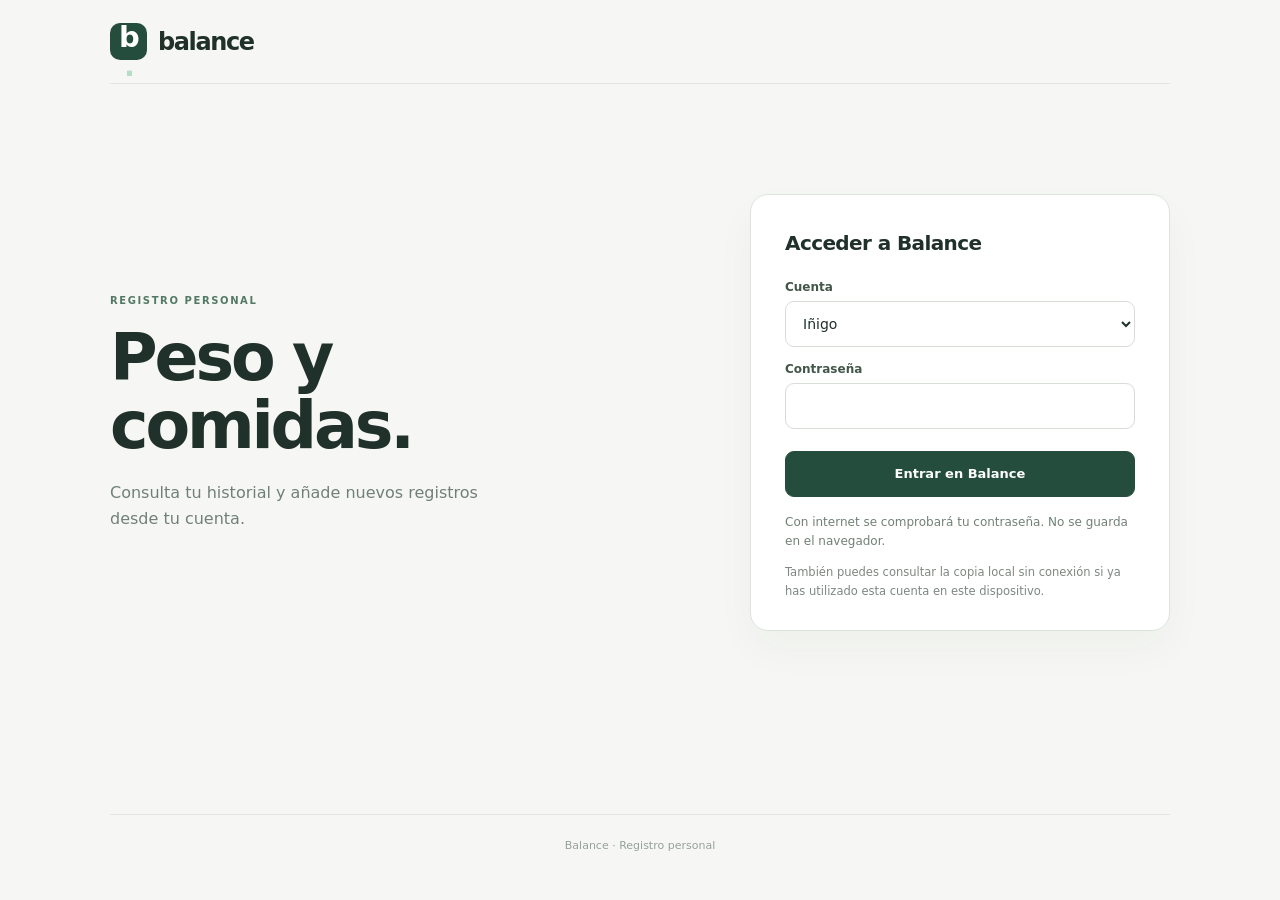
==== index.html @ cceffc03 "Añadir perfil, IMC, filtro de comidas y botones Hoy" ====
<!doctype html>
<html lang="es">
<head>
  <meta charset="utf-8">
  <meta name="viewport" content="width=device-width, initial-scale=1, viewport-fit=cover">
  <meta name="theme-color" content="#f6f7f4">
  <meta name="color-scheme" content="light">
  <meta name="apple-mobile-web-app-capable" content="yes">
  <meta name="apple-mobile-web-app-title" content="Balance">
  <meta name="description" content="Balance: registro privado de peso y comidas.">
  <link rel="icon" type="image/svg+xml" href="./icon.svg">
  <link rel="manifest" href="./manifest.webmanifest">
  <link rel="stylesheet" href="./styles.css">
  <title>Balance · Seguimiento personal</title>
</head>
<body>
  <div class="shell">
    <header class="topbar">
      <button class="brand brand-button" id="brand-home" type="button" aria-label="Ir a Peso">
        <span class="brand-mark" aria-hidden="true">b<span class="brand-dot">.</span></span>
        <span>balance</span>
      </button>
      <div class="user-actions" id="user-actions" hidden>
        <button type="button" class="user-trigger" id="user-menu-trigger"
          aria-haspopup="true" aria-expanded="false" aria-controls="user-menu-panel">
          <span class="user-avatar" id="account-avatar" aria-hidden="true">I</span>
          <span id="account-label">Cuenta</span>
          <span class="user-chevron" aria-hidden="true">⌄</span>
        </button>
        <div class="user-menu-panel" id="user-menu-panel" hidden>
          <button type="button" class="user-menu-item" id="open-settings">Ajustes</button>
          <button type="button" class="user-menu-item" id="sync-now">Sincronizar ahora</button>
          <div class="user-menu-divider" role="separator"></div>
          <button type="button" class="user-menu-item user-menu-exit" id="logout">Cerrar sesión</button>
        </div>
      </div>
    </header>


    <section class="login-screen" id="login-screen">
      <div class="login-intro">
        <span class="eyebrow">REGISTRO PERSONAL</span>
        <h1>Peso y comidas.</h1>
        <p>Consulta tu historial y añade nuevos registros desde tu cuenta.</p>
      </div>
      <form id="login-form" class="panel login-panel form-stack">
        <h2>Acceder a Balance</h2>
        <label for="login-user">Cuenta</label>
        <select id="login-user" required>
          <option value="inigo">Iñigo</option>
          <option value="clara">Clara</option>
        </select>
        <label for="login-password">Contraseña</label>
        <input id="login-password" type="password" autocomplete="current-password" minlength="14" maxlength="200" required>
        <button id="login-submit" type="submit" class="primary-button">Entrar en Balance</button>
        <div id="login-status" class="backend-status" role="status" aria-live="polite">Con internet se comprobará tu contraseña. No se guarda en el navegador.</div>
        <p class="field-hint">También puedes consultar la copia local sin conexión si ya has utilizado esta cuenta en este dispositivo.</p>
      </form>
    </section>

    <nav class="main-nav" aria-label="Secciones" hidden>
      <button type="button" class="nav-item active" data-route="peso" aria-current="page">Peso</button>
      <button type="button" class="nav-item" data-route="comidas">Comidas</button>
    </nav>

    <main id="main-content" hidden>
      <section class="view" data-view="peso">
        <div class="page-head">
          <span class="eyebrow">SEGUIMIENTO</span>
          <h1>Peso</h1>
          <p>Consulta la evolución y añade nuevos registros.</p>
        </div>
        <div class="weight-summary" aria-label="Resumen de peso">
          <div class="weight-summary-item weight-summary-primary">
            <span>Último peso</span>
            <strong id="metric-weight">—</strong>
            <small id="metric-weight-date">Aún no hay registros</small>
          </div>
          <div class="weight-summary-item">
            <span>Objetivo</span>
            <strong id="metric-goal">—</strong>
            <small id="metric-goal-info">Puedes definirlo en Ajustes</small>
          </div>
        </div>
        <div class="health-overview" aria-label="Indicadores de peso">
          <div class="health-item">
            <span>IMC</span>
            <strong id="metric-bmi">—</strong>
            <small id="metric-height">Configura la altura en Ajustes</small>
          </div>
          <div class="health-item">
            <span>Clasificación</span>
            <strong class="health-label" id="metric-bmi-status">—</strong>
            <small id="metric-bmi-note">Orientativa para adultos</small>
          </div>
          <div class="health-item">
            <span>Último cambio</span>
            <strong id="metric-change">—</strong>
            <small>Respecto al pesaje anterior</small>
          </div>
          <div class="health-item">
            <span>Media de 7 días</span>
            <strong id="metric-avg7">—</strong>
            <small>Solo días con pesajes</small>
          </div>
        </div>
        <div class="content-grid">
          <article class="panel">
            <h2 id="weight-form-title">Nuevo pesaje</h2>
            <form id="weight-form" class="form-stack">
              <div class="date-field-header">
                <label for="weight-date">Fecha</label>
                <button type="button" class="date-today" id="weight-today">Hoy</button>
              </div>
              <input id="weight-date" name="date" type="date" required>
              <label for="weight-value">Peso (kg)</label>
              <input id="weight-value" name="value" type="number" step="0.1" min="15" max="500" placeholder="Ej.: 75,2" inputmode="decimal" required>
              <button type="submit" class="primary-button" id="weight-submit">Guardar peso</button>
              <button type="button" class="text-button" id="weight-cancel" hidden>Cancelar edición</button>
            </form>
          </article>
          <article class="panel graph-panel">
            <div class="section-title"><h2>Evolución</h2><span id="weight-trend">Sin datos</span></div>
            <div id="weight-chart" class="chart-container"><p class="empty-state">Aquí aparecerá tu gráfica cuando registres pesajes.</p></div>
          </article>
        </div>
        <article class="panel record-panel">
          <div class="section-title"><h2>Historial</h2><span id="weight-count">0 registros</span></div>
          <div id="weight-list" class="record-list"></div>
        </article>
      </section>

      <section class="view" data-view="comidas" hidden>
        <div class="page-head">
          <span class="eyebrow">DIARIO</span>
          <h1>Comidas</h1>
          <p>Registra tus comidas de forma sencilla, sin contar calorías.</p>
        </div>
        <div class="content-grid">
          <article class="panel">
            <h2 id="meal-form-title">Nueva comida</h2>
            <form id="meal-form" class="form-stack">
              <div class="date-field-header">
                <label for="meal-date">Fecha</label>
                <button type="button" class="date-today" id="meal-today">Hoy</button>
              </div>
              <input id="meal-date" name="date" type="date" required>
              <label for="meal-type">Tipo de comida</label>
              <select id="meal-type" name="type" required>
                <option>Desayuno</option><option>Media mañana</option><option>Comida</option><option>Merienda</option><option>Cena</option><option>Otro</option>
              </select>
              <label for="meal-description">¿Qué has comido?</label>
              <textarea id="meal-description" name="description" rows="3" maxlength="400" placeholder="Ej.: Pasta con verduras y fruta" required></textarea>
              <label for="meal-notes">Observaciones <span class="optional">(opcional)</span></label>
              <textarea id="meal-notes" name="notes" rows="2" maxlength="600" placeholder="Algo que quieras recordar"></textarea>
              <button type="submit" class="primary-button" id="meal-submit">Guardar comida</button>
              <button type="button" class="text-button" id="meal-cancel" hidden>Cancelar edición</button>
            </form>
          </article>
          <article class="panel record-panel">
            <div class="section-title history-heading">
              <div><h2>Historial</h2><span id="meal-count">0 registros</span></div>
              <label class="meal-filter-label" for="meal-filter">
                <span class="visually-hidden">Filtrar comidas</span>
                <select id="meal-filter">
                  <option value="all">Todas</option>
                  <option value="Desayuno">Desayuno</option>
                  <option value="Media mañana">Media mañana</option>
                  <option value="Comida">Comida</option>
                  <option value="Merienda">Merienda</option>
                  <option value="Cena">Cena</option>
                  <option value="Otro">Otro</option>
                </select>
              </label>
            </div>
            <div id="meal-list" class="record-list"></div>
          </article>
        </div>
      </section>

      <section class="view" data-view="ajustes" hidden>
        <button type="button" class="back-button" id="settings-back">← Volver</button>
        <div class="page-head">
          <span class="eyebrow">CUENTA Y DATOS</span>
          <h1>Ajustes</h1>
          <p>Objetivo, sincronización y exportación de registros.</p>
        </div>
        <article class="panel settings-panel">
          <h2>Datos personales</h2>
          <form id="profile-form" class="form-stack">
            <label for="profile-height">Altura (cm)</label>
            <input id="profile-height" type="number" min="90" max="250" step="0.1" inputmode="decimal" placeholder="Ej.: 170">
            <label for="profile-birth-date">Fecha de nacimiento</label>
            <input id="profile-birth-date" type="date" min="1900-01-01">
            <p class="profile-age" id="profile-age">Edad: sin configurar</p>
            <button id="profile-submit" type="submit" class="primary-button">Guardar datos personales</button>
            <p id="profile-support-status" class="field-hint">Los datos se sincronizan con tu cuenta.</p>
          </form>
        </article>
        <article class="panel settings-panel">
          <h2>Objetivo de peso</h2>
          <form id="goal-form" class="form-stack">
            <label for="goal-value">Peso objetivo (kg)</label>
            <input id="goal-value" name="goal" type="number" step="0.1" min="15" max="500" placeholder="Ej.: 70,0" inputmode="decimal">
            <p class="field-hint">Deja el campo vacío para quitar el objetivo.</p>
            <button type="submit" class="primary-button">Guardar objetivo</button>
          </form>
        </article>
        <article class="panel settings-panel">
          <h2>Sincronización</h2>
          <div id="sync-status" class="backend-status" role="status" aria-live="polite">Se comprobará al iniciar sesión.</div>
          <p class="field-hint">Los cambios se guardan primero en el dispositivo. Los pendientes se envían al volver a iniciar sesión con conexión.</p>
        </article>
        <article class="panel settings-panel">
          <h2>Almacenamiento</h2>
          <p class="muted">Puedes guardar una copia de tus registros. El archivo exportado no está cifrado.</p>
          <button id="export-data" class="secondary-button" type="button">Exportar mis registros (JSON)</button>
          <p class="field-hint">Contiene los registros de esta cuenta. Guárdalo en un lugar privado.</p>
        </article>
      </section>
    </main>
    <footer>Balance · Registro personal</footer>
  </div>
  <div id="toast" class="toast" role="status" aria-live="polite" hidden></div>
  <script type="module" src="./private-app.js"></script>
</body>
</html>
---- styles.css ----
:root{font-family:Inter,ui-sans-serif,system-ui,-apple-system,BlinkMacSystemFont,"Segoe UI",sans-serif;color:#232e2a;background:#faf9f6;font-synthesis:none}
*{box-sizing:border-box}
body{margin:0;min-height:100vh}
button,input,textarea,select{font:inherit}
button{cursor:pointer}
button:focus-visible,a:focus-visible,input:focus-visible,textarea:focus-visible,select:focus-visible{outline:3px solid #7fafa3;outline-offset:3px}
.shell{max-width:1120px;margin:0 auto;padding:0 30px}
.topbar{height:92px;display:flex;align-items:center;justify-content:space-between;border-bottom:1px solid #e9e9e3}
.brand{display:flex;align-items:center;gap:11px;color:inherit;text-decoration:none;font-size:25px;font-weight:770;letter-spacing:-1.5px}
.brand-mark{display:grid;place-items:center;background:#385e54;color:#fff;width:38px;height:38px;border-radius:12px;font-size:29px;line-height:1;letter-spacing:-2px;padding-bottom:4px}
.brand-dot{color:#b7ddc7}
.environment{display:flex;align-items:center;gap:8px;font-size:12px;font-weight:650;color:#816836;background:#f5ead4;border-radius:30px;padding:9px 13px}
.environment-dot{height:7px;width:7px;background:#ba9054;border-radius:50%}
.privacy-note{display:flex;gap:12px;background:#fff7e6;border:1px solid #ecdcb9;border-radius:14px;padding:13px 16px;font-size:13px;line-height:1.6;color:#6a5538;margin:22px 0 24px}
.privacy-note>span{font-size:19px;line-height:1.2}
.main-nav{display:flex;gap:9px;margin-bottom:45px;border-bottom:1px solid #e4e7e0}
.nav-item{border:0;background:none;color:#6f7772;padding:13px 20px 15px;margin-bottom:-1px;font-weight:600;font-size:14px;border-bottom:2px solid transparent}
.nav-item.active{color:#315e51;border-bottom-color:#315e51}
.nav-item:hover{color:#315e51}
.view[hidden],[hidden]{display:none!important}
.page-head{margin-bottom:32px;max-width:770px}
.eyebrow{display:block;letter-spacing:2px;font-size:11px;font-weight:750;color:#598171;margin-bottom:15px}
h1{font-size:clamp(32px,4vw,49px);font-weight:690;letter-spacing:-2.2px;line-height:1.12;margin:0 0 13px}
.page-head p{color:#78817b;font-size:16px;line-height:1.65;margin:0}
.stats-grid{display:grid;grid-template-columns:repeat(3,minmax(0,1fr));gap:16px;margin-bottom:19px}
.stat-card,.feature-card,.panel{background:#fff;border:1px solid #ebece7;border-radius:18px;box-shadow:0 3px 18px rgba(23,42,31,.025)}
.stat-card{padding:25px;min-height:160px;display:flex;flex-direction:column}
.stat-label,.stat-helper{color:#818984;font-size:12px}
.stat-label{font-weight:620}
.stat-value{font-size:34px;letter-spacing:-1.3px;font-weight:680;margin:14px 0 5px}
.stat-helper{margin-top:auto}
.feature-grid{display:grid;grid-template-columns:repeat(2,minmax(0,1fr));gap:17px}
.feature-card{padding:29px;display:flex;align-items:flex-start;flex-direction:column;min-height:272px}
.feature-icon{width:47px;height:47px;border-radius:14px;display:grid;place-items:center;font-size:23px;margin-bottom:17px}
.weight-icon{background:#e6f0e9;color:#2f6855}
.meal-icon{background:#f9e9d9;color:#aa6b3b}
h2{font-size:19px;letter-spacing:-.35px;font-weight:680;margin:0 0 12px}
.feature-card p,.panel p{line-height:1.65;color:#7e8781;font-size:14px;margin:0 0 22px}
.action-button{padding:0;border:0;background:transparent;color:#376c59;font-weight:730;font-size:14px;display:flex;align-items:center;gap:10px;margin-top:auto}
.action-button span{font-size:19px}
.storage-hint{font-size:12px;color:#9da59f;margin-top:25px}
.content-grid{display:grid;grid-template-columns:minmax(265px,370px) minmax(0,1fr);gap:18px;align-items:start}
.panel{padding:27px;margin-bottom:18px}
.form-stack{display:flex;flex-direction:column;gap:9px}
.form-stack label{font-size:13px;font-weight:650;margin-top:11px;color:#4a5c54}
input,textarea,select{width:100%;border:1px solid #dfe3dd;border-radius:11px;background:#fff;padding:12px 13px;color:#263e35;min-height:44px}
textarea{resize:vertical}
input:focus,textarea:focus,select:focus{border-color:#578b79}
.primary-button,.secondary-button{display:inline-flex;justify-content:center;align-items:center;background:#335d50;border:1px solid #335d50;color:#fff;border-radius:11px;padding:13px 20px;font-size:14px;font-weight:700;min-height:45px}
.primary-button{margin-top:13px}
.primary-button:hover{background:#264b3f}
.secondary-button{background:#fff;color:#315e51}
.secondary-button:hover{background:#edf5ef}
.text-button{color:#647c6f;background:none;border:0;font-size:13px;font-weight:650;padding:8px}
.optional,.field-hint{font-size:12px;color:#919b94;font-weight:400}
.field-hint{margin:-3px 0 3px!important}
.graph-panel{min-height:325px}
.section-title{display:flex;justify-content:space-between;gap:12px;align-items:center;margin-bottom:12px}
.section-title h2{margin:0}
.section-title span{font-size:12px;color:#839189;white-space:nowrap}
.chart-container{min-height:220px;display:grid;place-items:center}
.chart-container svg{display:block;width:100%;height:auto}
.empty-state{color:#929c95;font-size:13px;line-height:1.6;text-align:center;max-width:270px;margin:auto}
.record-list{display:flex;flex-direction:column}
.record{display:flex;gap:12px;justify-content:space-between;align-items:start;padding:16px 0;border-top:1px solid #eef0ec}
.record:first-child{border-top:0}
.record strong{display:block;font-size:15px;font-weight:650;line-height:1.45;overflow-wrap:anywhere}
.record time,.record .secondary-line{display:block;color:#919b95;font-size:12px;margin-top:5px}
.record .notes{display:block;white-space:pre-wrap;color:#66766b;font-size:13px;margin-top:8px;overflow-wrap:anywhere}
.record-actions{display:flex;gap:4px;flex-shrink:0}
.record-actions button{border:0;background:transparent;color:#61766a;border-radius:8px;font-size:12px;padding:7px 8px}
.record-actions button:hover{background:#f0f5f1}
.settings-panel{max-width:500px}
footer{color:#a5aea7;border-top:1px solid #eceee8;padding:29px 0;margin-top:55px;text-align:center;font-size:12px}
.toast{position:fixed;bottom:25px;right:25px;background:#294a3f;color:white;border-radius:12px;padding:13px 18px;box-shadow:0 10px 28px rgba(0,0,0,.13);z-index:30;font-size:14px}
@media(max-width:710px){.shell{padding:0 17px}.topbar{height:74px}.brand{font-size:23px}.privacy-note{margin:16px 0 19px}.main-nav{gap:0;margin-bottom:34px;justify-content:space-between}.nav-item{padding:13px 9px;font-size:13px}.page-head{margin-bottom:24px}.page-head p{font-size:14px}h1{letter-spacing:-1.3px}.stats-grid{grid-template-columns:repeat(2,minmax(0,1fr));gap:10px}.stat-card{padding:17px;min-height:145px}.stat-card:last-child{grid-column:span 2;min-height:100px}.stat-value{font-size:28px}.feature-grid,.content-grid{grid-template-columns:1fr;gap:12px}.feature-card{min-height:210px;padding:23px}.panel{padding:20px}.record-actions{flex-direction:column}.toast{left:18px;right:18px;bottom:20px;text-align:center}}
/* Comprobación del backend (solo diagnóstico, sin datos personales). */
.backend-status{border:1px solid #e0e6df;background:#f6f8f5;padding:14px 15px;border-radius:11px;color:#61746b;font-size:13px;line-height:1.55;margin:15px 0;overflow-wrap:anywhere}
.backend-status[data-state="working"]{background:#f4f2e9;color:#7b663c;border-color:#e8dec5}
.backend-status[data-state="success"]{background:#edf7ef;color:#296346;border-color:#d4e6d8}
.backend-status[data-state="error"]{background:#fff3f0;color:#9a4c3e;border-color:#f3d6cf}
button:disabled{cursor:wait;opacity:.62}

/* Vista privada: acceso antes de mostrar cualquier registro. */
.user-actions{display:flex;align-items:center;gap:7px}
.user-actions .text-button{white-space:nowrap}
.login-screen{display:grid;grid-template-columns:minmax(0,1fr) minmax(285px,420px);gap:35px;align-items:center;padding:42px 0 55px;min-height:475px}
.login-intro{max-width:520px}
.login-intro p{color:#78817b;line-height:1.7;font-size:16px}
.login-panel{margin:0;padding:30px}
.login-panel .backend-status{margin:12px 0 0}
.login-panel .field-hint{margin:9px 0 0!important;line-height:1.6}
@media(max-width:710px){
  .login-screen{grid-template-columns:1fr;gap:18px;padding:16px 0 30px;min-height:0}
  .login-intro p{font-size:14px}
  .login-panel{padding:23px}
  .user-actions{gap:2px}
  .user-actions .text-button{font-size:12px;padding:5px}
  .user-actions .environment{font-size:11px;padding:8px}
}

/* Navegación compacta: Peso y Comidas, ajustes en el menú personal. */
.brand-button{border:0;background:none;padding:0;font-family:inherit;cursor:pointer}
.user-actions{position:relative}
.user-trigger{display:inline-flex;align-items:center;gap:10px;border:1px solid #e1e8e1;background:#fff;color:#345a4c;border-radius:40px;padding:6px 11px 6px 6px;min-height:44px;font-size:13px;font-weight:700;box-shadow:0 2px 9px rgba(27,54,42,.035)}
.user-trigger:hover,.user-trigger[aria-expanded="true"]{background:#f3f8f4;border-color:#bdd6c6}
.user-avatar{width:31px;height:31px;flex:none;display:grid;place-items:center;background:#385e54;border-radius:50%;color:#fff;font-weight:750}
.user-chevron{font-size:20px;font-weight:400;line-height:1;margin-left:3px;transform:translateY(-2px)}
.user-menu-panel{position:absolute;top:calc(100% + 10px);right:0;z-index:50;width:230px;max-width:calc(100vw - 35px);padding:7px;background:#fff;border:1px solid #e1e8e1;border-radius:15px;box-shadow:0 15px 35px rgba(29,49,38,.12)}
.user-menu-item{display:block;width:100%;padding:13px 12px;border:0;border-radius:9px;background:transparent;color:#2e463b;text-align:left;font-size:14px;font-weight:590;min-height:44px}
.user-menu-item:hover,.user-menu-item:focus-visible{background:#eef5ef}
.user-menu-divider{height:1px;background:#edf0eb;margin:6px 4px}
.user-menu-exit{color:#9a4c3e}
.main-nav{gap:6px;margin-bottom:32px}
.nav-item{min-width:100px;text-align:center}
.weight-summary{display:grid;grid-template-columns:repeat(2,minmax(0,1fr));gap:12px;margin-bottom:18px}
.weight-summary-item{display:flex;flex-direction:column;gap:5px;background:#fff;border:1px solid #ebece7;border-radius:15px;padding:17px 21px;min-width:0}
.weight-summary-item>span{font-size:12px;color:#788a7f;font-weight:630}
.weight-summary-item>strong{font-size:27px;letter-spacing:-.8px;font-weight:700;color:#2f5647;line-height:1.25;margin-top:2px}
.weight-summary-item>small{color:#85938a;font-size:12px;line-height:1.5}
.back-button{border:0;background:transparent;color:#456e5a;font-size:13px;font-weight:650;padding:7px 0;margin:0 0 15px;min-height:40px}
.back-button:hover{color:#234d3a}
@media(max-width:710px){
  .user-trigger{gap:7px;padding:5px 9px 5px 5px}
  .user-avatar{width:30px;height:30px}
  .main-nav{justify-content:flex-start;margin-bottom:23px}
  .nav-item{flex:1;max-width:200px;padding:12px 17px;font-size:14px}
  .weight-summary{gap:9px}
  .weight-summary-item{padding:14px;min-height:112px}
  .weight-summary-item>strong{font-size:24px}
}


/* Balance · Identidad visual: versión 2.
   Contraste contenido, tipografía del sistema y superficies planas. */
:root{
  --balance-bg:#f6f7f4;
  --balance-paper:#ffffff;
  --balance-text:#20302a;
  --balance-secondary:#506157;
  --balance-muted:#718076;
  --balance-line:#e1e7df;
  --balance-deep:#244d3e;
  --balance-focus:#609b79;
  font-family:-apple-system,BlinkMacSystemFont,"Segoe UI",Inter,system-ui,sans-serif;
  color:var(--balance-text);
  background:var(--balance-bg);
  -webkit-font-smoothing:antialiased;
  text-rendering:optimizeLegibility;
}
body{background:var(--balance-bg);padding-top:env(safe-area-inset-top,0px)}
.shell{max-width:1136px;padding:0 38px}
.topbar{height:84px;border-bottom-color:var(--balance-line)}
.brand,.brand-button{color:var(--balance-text);font-size:24px;letter-spacing:-1.4px}
.brand-mark{width:37px;height:37px;border-radius:10px;background:var(--balance-deep)}
.main-nav{gap:27px;margin-bottom:39px;border-bottom-color:var(--balance-line)}
.nav-item{
  padding:18px 3px 16px;min-width:70px;font-size:14px;font-weight:590;
  color:var(--balance-muted);border-bottom-width:2px;transition:color .15s,border-color .15s
}
.nav-item:hover{color:var(--balance-deep)}
.nav-item.active{color:var(--balance-deep);border-bottom-color:var(--balance-deep);font-weight:720}
.page-head{max-width:700px;margin-bottom:27px}
.eyebrow{letter-spacing:1.6px;font-size:10px;font-weight:790;color:#537965;margin-bottom:12px}
h1{font-weight:720;font-size:clamp(38px,4.6vw,51px);letter-spacing:-2.35px;line-height:1.08;margin-bottom:11px}
.page-head p{font-size:14px;line-height:1.65;color:var(--balance-muted)}
h2{font-size:17px;font-weight:720;line-height:1.4;letter-spacing:-.36px;margin-bottom:20px}
.weight-summary{gap:15px;margin-bottom:18px}
.weight-summary-item{
  min-height:142px;border-radius:15px;padding:23px 25px 21px;
  border-color:var(--balance-line);background:#fff;gap:0
}
.weight-summary-item>span{color:var(--balance-muted);font-size:12px;font-weight:630}
.weight-summary-item>strong{
  color:var(--balance-text);font-size:34px;font-weight:730;
  letter-spacing:-1.5px;line-height:1.1;margin-top:15px
}
.weight-summary-item>small{font-size:12px;line-height:1.5;margin-top:9px;color:var(--balance-muted)}
.weight-summary-primary{background:var(--balance-deep);border-color:var(--balance-deep)}
.weight-summary-primary>span{color:#c8dacd}
.weight-summary-primary>strong{color:white}
.weight-summary-primary>small{color:#d3e0d6}
.content-grid{grid-template-columns:minmax(280px,363px) minmax(0,1fr);gap:18px}
.panel{
  padding:27px 28px;margin-bottom:18px;background:#fff;
  border:1px solid var(--balance-line);border-radius:15px;
  box-shadow:none
}
.form-stack{gap:0}
.form-stack label{
  font-size:12px;font-weight:690;color:#42564a;
  margin-top:15px;margin-bottom:7px
}
.form-stack label:first-of-type{margin-top:0}
input,textarea,select{
  min-height:46px;padding:12px 13px;border:1px solid #d6ded5;
  border-radius:9px;font-size:14px;line-height:1.4;
  background:#fff;color:var(--balance-text);box-shadow:none;
  transition:border-color .15s,box-shadow .15s
}
input:hover,textarea:hover,select:hover{border-color:#b2c5b7}
input:focus,textarea:focus,select:focus{
  border-color:var(--balance-focus);
  box-shadow:0 0 0 3px rgba(96,155,121,.13)
}
input::placeholder,textarea::placeholder{color:#9ca9a0}
textarea{line-height:1.55}
.primary-button,.secondary-button{
  min-height:46px;padding:12px 18px;border-radius:9px;
  font-size:13px;font-weight:730;
  background:var(--balance-deep);border-color:var(--balance-deep);
  transition:background .15s,border-color .15s,transform .15s
}
.primary-button{width:100%;margin-top:21px}
.primary-button:hover{background:#173d2e;border-color:#173d2e}
.primary-button:active,.secondary-button:active{transform:translateY(1px)}
.secondary-button{background:#fff;color:var(--balance-deep);width:auto}
.secondary-button:hover{background:#eef4ee}
.text-button,.back-button{font-size:13px;font-weight:670;color:var(--balance-deep)}
.text-button:hover,.back-button:hover{text-decoration:underline;text-underline-offset:3px}
.form-stack .text-button{margin-top:7px}
.optional,.field-hint{font-size:12px;color:var(--balance-muted);line-height:1.55}
.field-hint{margin:10px 0 3px!important}
.graph-panel{min-height:355px}
.section-title{align-items:baseline;margin-bottom:20px}
.section-title span{font-size:12px;color:var(--balance-muted)}
.chart-container{min-height:254px}
.empty-state{max-width:320px;color:#819086;font-size:13px}
.record{min-height:64px;padding:17px 0;border-color:#ebefeb;align-items:center}
.record:first-child{border-top:none}
.record strong{font-size:14px;font-weight:690;color:var(--balance-text)}
.record time,.record .secondary-line{color:var(--balance-muted)}
.record .notes{color:var(--balance-secondary);line-height:1.55}
.record-actions button{padding:8px 10px;font-size:12px;color:var(--balance-secondary)}
.record-actions button:hover{background:#eef4ef;color:var(--balance-deep)}
.record-actions button:last-child:hover{background:#fbefed;color:#974a3d}
.settings-panel{max-width:660px}
.settings-panel .form-stack{max-width:375px}
.settings-panel .secondary-button{margin-top:1px}
.back-button{margin-bottom:18px}
.backend-status{
  margin:12px 0 18px;background:#f6f8f5;color:var(--balance-secondary);
  border:1px solid var(--balance-line);border-radius:9px;
  font-size:12px;line-height:1.65;padding:12px 14px
}
.backend-status[data-state="working"]{background:#faf8ef;border-color:#ebe2cf;color:#786b46}
.backend-status[data-state="success"]{background:#edf6ed;border-color:#cce1d1;color:#296744}
.backend-status[data-state="error"]{background:#fbf0ed;border-color:#ecd3cb;color:#954a3e}
.user-trigger{
  background:#fff;border-color:#d9e3da;color:var(--balance-text);box-shadow:none;
  min-height:43px;padding:5px 12px 5px 5px
}
.user-trigger:hover,.user-trigger[aria-expanded="true"]{background:#eff5ee;border-color:#bbd0bf}
.user-avatar{background:#e5eee5;color:var(--balance-deep)}
.user-menu-panel{
  border-radius:13px;border-color:var(--balance-line);
  box-shadow:0 17px 35px rgba(24,44,31,.12),0 3px 8px rgba(24,44,31,.04)
}
.user-menu-item{font-size:14px;font-weight:550}
.user-menu-item:hover,.user-menu-item:focus-visible{background:#eff4ef}
.user-menu-exit{color:#984e40}
.login-screen{
  gap:clamp(35px,6vw,95px);min-height:min(685px,calc(100svh - 145px));
  padding:65px 0 75px
}
.login-intro{max-width:530px}
.login-intro .eyebrow{margin-bottom:18px}
.login-intro h1{
  font-weight:690;font-size:clamp(45px,5.1vw,65px);letter-spacing:-3.15px;
  line-height:1.055;margin-bottom:19px;max-width:500px
}
.login-intro p{font-size:16px;line-height:1.65;color:var(--balance-muted);max-width:410px}
.login-panel{
  max-width:none;padding:34px 34px 30px;border-color:#dbe5dc;
  border-radius:18px;box-shadow:0 18px 42px rgba(26,47,33,.035)
}
.login-panel h2{font-size:20px;letter-spacing:-.6px;margin-bottom:23px}
.login-panel .primary-button{margin-top:22px}
.login-panel .backend-status{
  border:0;padding:0;margin:16px 0 0;background:none;
  color:var(--balance-muted);font-size:12px;line-height:1.6
}
.login-panel .backend-status[data-state="working"]{color:#806d3f}
.login-panel .backend-status[data-state="error"]{color:#994637}
.login-panel .field-hint{margin:12px 0 0!important;font-size:11.5px;line-height:1.6}
footer{color:#95a097;border-top-color:var(--balance-line);margin-top:45px;padding:24px 0;font-size:11px}
.toast{
  background:#183e30;border-radius:9px;font-size:13px;line-height:1.5;
  bottom:max(22px,env(safe-area-inset-bottom,0px))
}
button:focus-visible,a:focus-visible,input:focus-visible,textarea:focus-visible,select:focus-visible{
  outline:3px solid var(--balance-focus);outline-offset:3px
}
@media(max-width:880px){
  .shell{padding:0 26px}
  .content-grid{grid-template-columns:minmax(250px,320px) minmax(0,1fr);gap:14px}
}
@media(max-width:710px){
  .shell{padding:0 19px}
  .topbar{height:74px}
  .main-nav{justify-content:flex-start;gap:24px;margin-bottom:28px}
  .nav-item{flex:0 0 auto;min-width:75px;padding:16px 3px 15px;font-size:14px}
  h1{font-size:39px;letter-spacing:-1.9px}
  .page-head{margin-bottom:23px}
  .page-head p{font-size:14px}
  .weight-summary{gap:10px;margin-bottom:14px}
  .weight-summary-item{min-height:124px;padding:17px 15px}
  .weight-summary-item>strong{font-size:27px;margin-top:12px;letter-spacing:-1px}
  .weight-summary-item>small{font-size:11px}
  .content-grid{grid-template-columns:1fr;gap:0}
  .panel{padding:21px 20px;margin-bottom:14px;border-radius:14px}
  .graph-panel{min-height:310px}
  .chart-container{min-height:225px}
  .record-actions{flex-direction:row}
  .record-actions button{padding:8px 7px}
  .login-screen{grid-template-columns:1fr;min-height:0;gap:25px;padding:49px 0 60px}
  .login-intro h1{font-size:43px;letter-spacing:-2.1px;line-height:1.07;margin-bottom:12px}
  .login-intro p{font-size:14px}
  .login-panel{padding:26px 22px;border-radius:15px}
  footer{margin-top:30px}
  .toast{left:16px;right:16px;bottom:max(18px,env(safe-area-inset-bottom,0px))}
}
@media(max-width:370px){
  .shell{padding:0 15px}
  .weight-summary-item{padding:16px 12px}
  .weight-summary-item>strong{font-size:25px}
  .record-actions{flex-direction:column}
}
@media(prefers-reduced-motion:reduce){
  html{scroll-behavior:auto}
  *,*:before,*:after{transition-duration:.01ms!important;animation-duration:.01ms!important}
}
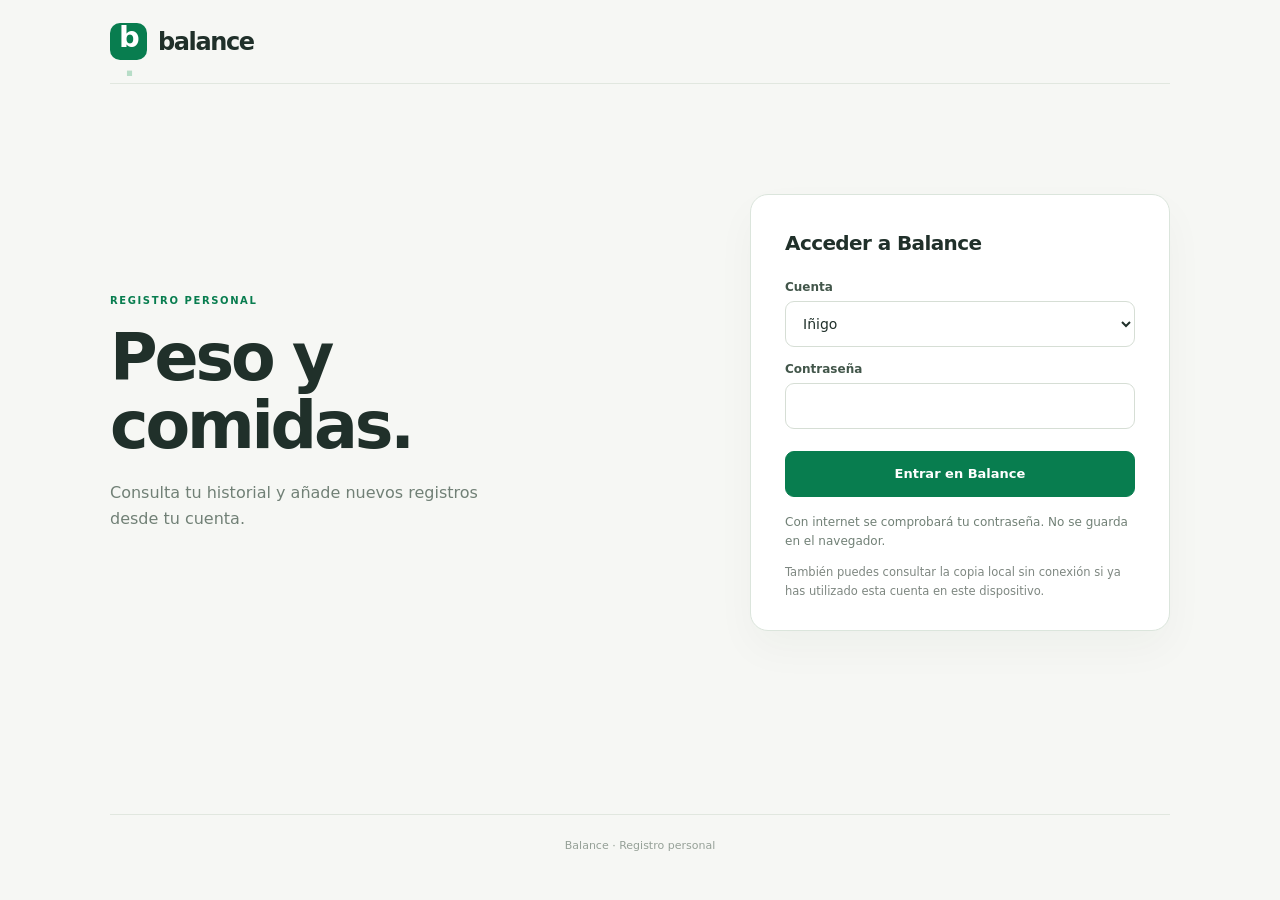
==== commit c5ffe82d: "Organizar Ajustes en índice y cinco apartados independientes" ====
--- a/index.html
+++ b/index.html
@@ -104,7 +104,7 @@
             <small>Solo días con pesajes</small>
           </div>
         </div>
-        <div class="content-grid">
+        <div class="content-grid weight-content-grid">
           <article class="panel">
             <h2 id="weight-form-title">Nuevo pesaje</h2>
             <form id="weight-form" class="form-stack">
@@ -120,8 +120,20 @@
             </form>
           </article>
           <article class="panel graph-panel">
-            <div class="section-title"><h2>Evolución</h2><span id="weight-trend">Sin datos</span></div>
+            <div class="section-title chart-header">
+              <div><h2>Evolución</h2><span id="weight-trend">Sin datos</span></div>
+              <label class="chart-period-label" for="chart-period">
+                <span class="visually-hidden">Periodo de la gráfica</span>
+                <select id="chart-period">
+                  <option value="30">30 días</option>
+                  <option value="90" selected>90 días</option>
+                  <option value="365">1 año</option>
+                  <option value="all">Todo</option>
+                </select>
+              </label>
+            </div>
             <div id="weight-chart" class="chart-container"><p class="empty-state">Aquí aparecerá tu gráfica cuando registres pesajes.</p></div>
+            <div id="chart-point-detail" class="chart-point-detail" role="status" aria-live="polite"></div>
           </article>
         </div>
         <article class="panel record-panel">
@@ -136,7 +148,7 @@
           <h1>Comidas</h1>
           <p>Registra tus comidas de forma sencilla, sin contar calorías.</p>
         </div>
-        <div class="content-grid">
+        <div class="content-grid meal-content-grid">
           <article class="panel">
             <h2 id="meal-form-title">Nueva comida</h2>
             <form id="meal-form" class="form-stack">
@@ -179,14 +191,65 @@
       </section>
 
       <section class="view" data-view="ajustes" hidden>
-        <button type="button" class="back-button" id="settings-back">← Volver</button>
-        <div class="page-head">
-          <span class="eyebrow">CUENTA Y DATOS</span>
-          <h1>Ajustes</h1>
-          <p>Objetivo, sincronización y exportación de registros.</p>
-        </div>
-        <article class="panel settings-panel">
-          <h2>Datos personales</h2>
+  <div id="settings-home">
+    <button type="button" class="back-button" id="settings-back">← Volver</button>
+    <div class="page-head">
+      <span class="eyebrow">TU CUENTA</span>
+      <h1>Ajustes</h1>
+      <p>Personaliza Balance y gestiona la información de tu cuenta.</p>
+    </div>
+    <div class="settings-directory">
+      <section class="settings-category" aria-labelledby="settings-personal-title">
+        <h2 id="settings-personal-title" class="settings-category-title">Personalización y seguimiento</h2>
+        <div class="settings-links">
+          <button type="button" class="settings-link" data-settings-target="apariencia" aria-label="Apariencia">
+  <span class="settings-link-icon" aria-hidden="true"><svg viewBox="0 0 24 24" fill="none" stroke="currentColor" stroke-width="1.8" stroke-linecap="round" stroke-linejoin="round"><circle cx="11.5" cy="12" r="8.3"/><path d="M16 16.5c-1.1-1-2.1-.5-2.5.4-.4.9-1.3 1.4-2.3.8"/><circle cx="8" cy="9" r=".7"/><circle cx="12" cy="7.4" r=".7"/><circle cx="16" cy="10" r=".7"/></svg></span>
+  <span class="settings-link-copy"><strong>Apariencia</strong><small>Colores de la aplicación</small></span>
+  <span class="settings-link-arrow" aria-hidden="true">›</span>
+</button>
+          <button type="button" class="settings-link" data-settings-target="personales" aria-label="Datos personales">
+  <span class="settings-link-icon" aria-hidden="true"><svg viewBox="0 0 24 24" fill="none" stroke="currentColor" stroke-width="1.8" stroke-linecap="round" stroke-linejoin="round"><circle cx="12" cy="8" r="3.4"/><path d="M5.2 20a6.8 6.8 0 0 1 13.6 0"/></svg></span>
+  <span class="settings-link-copy"><strong>Datos personales</strong><small>Altura y fecha de nacimiento</small></span>
+  <span class="settings-link-arrow" aria-hidden="true">›</span>
+</button>
+          <button type="button" class="settings-link" data-settings-target="objetivo" aria-label="Objetivo de peso">
+  <span class="settings-link-icon" aria-hidden="true"><svg viewBox="0 0 24 24" fill="none" stroke="currentColor" stroke-width="1.8" stroke-linecap="round" stroke-linejoin="round"><circle cx="12" cy="12" r="8.5"/><circle cx="12" cy="12" r="4.5"/><circle cx="12" cy="12" r="1"/></svg></span>
+  <span class="settings-link-copy"><strong>Objetivo de peso</strong><small>Consulta o cambia tu objetivo</small></span>
+  <span class="settings-link-arrow" aria-hidden="true">›</span>
+</button>
+        </div>
+      </section>
+      <section class="settings-category" aria-labelledby="settings-data-title">
+        <h2 id="settings-data-title" class="settings-category-title">Datos y privacidad</h2>
+        <div class="settings-links">
+          <button type="button" class="settings-link" data-settings-target="sincronizacion" aria-label="Sincronización">
+  <span class="settings-link-icon" aria-hidden="true"><svg viewBox="0 0 24 24" fill="none" stroke="currentColor" stroke-width="1.8" stroke-linecap="round" stroke-linejoin="round"><path d="M20 7v4h-4"/><path d="M4 17v-4h4"/><path d="M5.8 9a7.5 7.5 0 0 1 12.6-2L20 11"/><path d="M4 13l1.6 4a7.5 7.5 0 0 0 12.6-2"/></svg></span>
+  <span class="settings-link-copy"><strong>Sincronización</strong><small>Estado de conexión y guardado</small></span>
+  <span class="settings-link-arrow" aria-hidden="true">›</span>
+</button>
+          <button type="button" class="settings-link" data-settings-target="exportacion" aria-label="Exportar datos">
+  <span class="settings-link-icon" aria-hidden="true"><svg viewBox="0 0 24 24" fill="none" stroke="currentColor" stroke-width="1.8" stroke-linecap="round" stroke-linejoin="round"><path d="M12 3v12m0 0 4-4m-4 4-4-4"/><path d="M4 16v3a2 2 0 0 0 2 2h12a2 2 0 0 0 2-2v-3"/></svg></span>
+  <span class="settings-link-copy"><strong>Exportar datos</strong><small>Descarga una copia de tus registros</small></span>
+  <span class="settings-link-arrow" aria-hidden="true">›</span>
+</button>
+        </div>
+      </section>
+    </div>
+  </div>
+  <div id="settings-detail" hidden>
+    <button type="button" class="back-button" id="settings-section-back">← Ajustes</button>
+    <div class="page-head">
+      <span class="eyebrow" id="settings-detail-kicker">TU CUENTA</span>
+      <h1 id="settings-detail-title" tabindex="-1">Ajustes</h1>
+      <p id="settings-detail-description"></p>
+    </div>
+    <article data-settings-panel="apariencia" hidden class="panel settings-panel appearance-settings">
+          <p class="appearance-description">Elige el color de Balance. Puedes cambiarlo cuando quieras.</p>
+          <div id="theme-options" class="theme-options" role="group" aria-label="Color de la aplicación"></div>
+          <p id="theme-choice-status" class="theme-choice-status" role="status" aria-live="polite">Verde seleccionado</p>
+          <p class="field-hint">Se guarda para esta cuenta en este dispositivo. No modifica tus registros.</p>
+        </article>
+    <article data-settings-panel="personales" hidden class="panel settings-panel">
           <form id="profile-form" class="form-stack">
             <label for="profile-height">Altura (cm)</label>
             <input id="profile-height" type="number" min="90" max="250" step="0.1" inputmode="decimal" placeholder="Ej.: 170">
@@ -197,8 +260,7 @@
             <p id="profile-support-status" class="field-hint">Los datos se sincronizan con tu cuenta.</p>
           </form>
         </article>
-        <article class="panel settings-panel">
-          <h2>Objetivo de peso</h2>
+    <article data-settings-panel="objetivo" hidden class="panel settings-panel">
           <form id="goal-form" class="form-stack">
             <label for="goal-value">Peso objetivo (kg)</label>
             <input id="goal-value" name="goal" type="number" step="0.1" min="15" max="500" placeholder="Ej.: 70,0" inputmode="decimal">
@@ -206,20 +268,54 @@
             <button type="submit" class="primary-button">Guardar objetivo</button>
           </form>
         </article>
-        <article class="panel settings-panel">
-          <h2>Sincronización</h2>
+    <article data-settings-panel="sincronizacion" hidden class="panel settings-panel">
+          <p id="sync-last-confirmed" class="last-confirmed">Aún no se ha confirmado una sincronización en este dispositivo.</p>
           <div id="sync-status" class="backend-status" role="status" aria-live="polite">Se comprobará al iniciar sesión.</div>
           <p class="field-hint">Los cambios se guardan primero en el dispositivo. Los pendientes se envían al volver a iniciar sesión con conexión.</p>
         </article>
-        <article class="panel settings-panel">
-          <h2>Almacenamiento</h2>
+    <article data-settings-panel="exportacion" hidden class="panel settings-panel">
           <p class="muted">Puedes guardar una copia de tus registros. El archivo exportado no está cifrado.</p>
           <button id="export-data" class="secondary-button" type="button">Exportar mis registros (JSON)</button>
           <p class="field-hint">Contiene los registros de esta cuenta. Guárdalo en un lugar privado.</p>
         </article>
-      </section>
+  </div>
+</section>
     </main>
     <footer>Balance · Registro personal</footer>
+  </div>
+  <button type="button" id="fab-add" class="fab-add" aria-label="Añadir registro" aria-haspopup="dialog" hidden>
+    <span aria-hidden="true">+</span>
+  </button>
+  <div class="composer-overlay" id="composer-overlay" hidden>
+    <div class="composer-backdrop" id="composer-backdrop" aria-hidden="true"></div>
+    <section class="composer-sheet" id="composer-sheet" role="dialog" aria-modal="true" aria-labelledby="composer-heading" tabindex="-1">
+      <div class="composer-handle" aria-hidden="true"></div>
+      <div class="composer-topbar">
+        <h2 id="composer-heading">Nuevo registro</h2>
+        <button type="button" id="composer-close" class="composer-close" aria-label="Cerrar">×</button>
+      </div>
+      <div class="composer-content">
+        <div id="composer-menu" class="composer-menu">
+          <button type="button" class="composer-choice" id="composer-select-weight">
+            <span class="composer-choice-icon" aria-hidden="true"><svg width="25" height="25" viewBox="0 0 24 24" fill="none" stroke="currentColor" stroke-width="1.7" stroke-linecap="round" stroke-linejoin="round"><rect x="4" y="3" width="16" height="18" rx="3"/><path d="M8 9a4 4 0 0 1 8 0"/><path d="M12 9l2-2"/></svg></span>
+            <span><strong>Registrar peso</strong><small>Añadir un pesaje al historial</small></span>
+            <span aria-hidden="true" class="composer-choice-chevron">›</span>
+          </button>
+          <button type="button" class="composer-choice" id="composer-select-meal">
+            <span class="composer-choice-icon" aria-hidden="true"><svg width="25" height="25" viewBox="0 0 24 24" fill="none" stroke="currentColor" stroke-width="1.7" stroke-linecap="round" stroke-linejoin="round"><path d="M4 3v7a3 3 0 0 0 6 0V3M7 3v18M17 3c-2 3-3 6-3 10h5V3M17 13v8"/></svg></span>
+            <span><strong>Registrar comida</strong><small>Guardar una comida de hoy u otro día</small></span>
+            <span aria-hidden="true" class="composer-choice-chevron">›</span>
+          </button>
+        </div>
+        <div id="composer-weight-slot" hidden></div>
+        <div id="composer-meal-slot" hidden>
+          <div class="meal-suggestions" id="meal-suggestions" hidden>
+            <h3>Recientes y frecuentes</h3>
+            <div id="meal-suggestions-list" class="meal-suggestions-list"></div>
+          </div>
+        </div>
+      </div>
+    </section>
   </div>
   <div id="toast" class="toast" role="status" aria-live="polite" hidden></div>
   <script type="module" src="./private-app.js"></script>
--- a/styles.css
+++ b/styles.css
@@ -331,3 +331,422 @@
   *,*:before,*:after{transition-duration:.01ms!important;animation-duration:.01ms!important}
 }
 
+
+/* Formularios de fecha: corregir anchura y alineación del valor nativo de iOS. */
+.form-stack input[type="date"]{
+  -webkit-appearance:none;
+  appearance:none;
+  display:block;
+  width:100%;
+  max-width:100%;
+  min-width:0;
+  box-sizing:border-box;
+  height:46px;
+  min-height:46px;
+  padding:10px 13px;
+  margin:0;
+  text-align:left;
+  line-height:normal;
+  font-size:14px;
+  border:1px solid #d6ded5;
+  background:#fff;
+  border-radius:9px;
+}
+.form-stack input[type="date"]::-webkit-date-and-time-value{
+  display:block;
+  width:100%;
+  min-width:0;
+  max-width:100%;
+  text-align:left;
+}
+.form-stack input[type="date"]::-webkit-datetime-edit{text-align:left;padding:0}
+.form-stack input[type="date"]::-webkit-datetime-edit-fields-wrapper{padding:0}
+.date-field-header{display:flex;align-items:baseline;justify-content:space-between;gap:12px}
+.date-field-header label{margin-bottom:7px}
+.date-today{
+  border:0;background:none;color:var(--balance-deep);
+  padding:7px 1px;min-width:44px;min-height:36px;
+  font-weight:700;font-size:12px;text-align:right;
+}
+.date-today:hover{text-decoration:underline;text-underline-offset:3px}
+.content-grid,.panel,.form-stack{min-width:0}
+.profile-age{color:#6e7e73!important;font-size:12px!important;margin:10px 0 0!important}
+#profile-support-status{margin-top:10px!important}
+#profile-submit:disabled{opacity:.5}
+
+/* Indicadores discretos entre resumen de peso y registro. */
+.health-overview{
+  display:grid;
+  grid-template-columns:repeat(4,minmax(0,1fr));
+  gap:0;
+  background:#fff;
+  border:1px solid #e1e7df;
+  border-radius:14px;
+  margin:0 0 18px;
+  overflow:hidden;
+}
+.health-item{
+  min-width:0;
+  display:flex;
+  flex-direction:column;
+  gap:5px;
+  padding:16px 17px;
+  border-right:1px solid #edf0eb;
+}
+.health-item:last-child{border-right:0}
+.health-item>span{font-size:11px;font-weight:680;color:#6b7b70}
+.health-item>strong{
+  font-size:19px;
+  line-height:1.25;
+  letter-spacing:-.5px;
+  font-weight:720;
+  color:#243e32;
+  margin-top:3px;
+  overflow-wrap:anywhere;
+}
+.health-item>strong.health-label{font-size:15px;letter-spacing:-.2px}
+.health-item>small{font-size:10.5px;line-height:1.45;color:#87948b}
+
+/* Filtro de comidas adaptado a móvil. */
+.history-heading{align-items:center;gap:12px}
+.history-heading h2{margin:0 0 3px}
+.history-heading>div>span{display:block;text-align:left}
+.meal-filter-label{display:block;max-width:168px;flex:0 0 auto}
+.meal-filter-label select{
+  display:block;
+  min-height:39px;
+  border-radius:8px;
+  width:100%;
+  padding:8px 29px 8px 11px;
+  font-size:12px;
+  color:#40594a;
+  background-color:#fff;
+}
+.visually-hidden{
+  position:absolute;width:1px;height:1px;padding:0;margin:-1px;
+  overflow:hidden;clip:rect(0,0,0,0);white-space:nowrap;border:0;
+}
+@media(max-width:710px){
+  .health-overview{grid-template-columns:repeat(2,minmax(0,1fr));margin-bottom:14px}
+  .health-item{padding:15px 14px;border-bottom:1px solid #edf0eb}
+  .health-item:nth-child(2){border-right:0}
+  .health-item:nth-child(n+3){border-bottom:0}
+  .health-item>strong{font-size:19px}
+  .health-item>strong.health-label{font-size:15px}
+  .history-heading{flex-wrap:wrap}
+  .meal-filter-label{max-width:150px}
+}
+@media(max-width:370px){
+  .health-item{padding:14px 10px}
+  .health-item>strong{font-size:17px}
+  .meal-filter-label{max-width:138px}
+}
+
+
+/* Registro rápido: vistas sin formularios permanentes. */
+.weight-content-grid,.meal-content-grid{display:block;min-width:0}
+.weight-content-grid>.graph-panel,.meal-content-grid>.record-panel{width:100%;max-width:none}
+.weight-content-grid>.graph-panel{min-height:355px}
+.weight-content-grid>.graph-panel .chart-container{min-height:245px}
+.chart-header{align-items:center;gap:14px}
+.chart-header>div{min-width:0}
+.chart-header h2{margin:0 0 4px}
+.chart-header>div>span{display:block;text-align:left;white-space:normal}
+.chart-period-label{flex:none;max-width:130px;margin:0}
+.chart-period-label select{min-height:39px;padding:7px 29px 7px 10px;border-radius:9px;font-size:12px}
+.chart-point-detail{
+  color:#64796c;font-size:12px;min-height:19px;
+  text-align:right;margin-top:3px;font-weight:650;
+}
+.day-heading{
+  margin:21px 0 6px;padding:8px 0 6px;border-bottom:1px solid #e5ebe5;
+  font-size:12px;letter-spacing:.14px;color:#698071;font-weight:760;
+}
+.day-heading:first-child{margin-top:2px}
+.record-list>.day-heading+.record{border-top:0}
+.toast{display:flex;align-items:center;gap:16px;justify-content:space-between}
+.toast-action{
+  padding:7px 0 7px 10px;margin:0;border:0;background:transparent;
+  color:#dcf5df;font-size:13px;font-weight:790;text-decoration:underline;
+  text-underline-offset:3px;white-space:nowrap
+}
+.last-confirmed{
+  font-size:12px!important;color:#687c6d!important;margin-bottom:10px!important
+}
+/* Botón de añadir: fijo sobre el área segura del iPhone. */
+.fab-add{
+  position:fixed;z-index:50;
+  right:max(20px,env(safe-area-inset-right,0px));
+  bottom:calc(21px + env(safe-area-inset-bottom,0px));
+  display:grid;place-items:center;width:60px;height:60px;
+  border:0;border-radius:50%;background:#244d3e;color:white;
+  box-shadow:0 7px 26px rgba(25,55,38,.23);
+  transition:background-color .15s,transform .15s;
+}
+.fab-add span{font-size:36px;line-height:1;font-weight:380;transform:translateY(-2px)}
+.fab-add:hover{background:#173c2d}
+.fab-add:active{transform:scale(.96)}
+/* Hoja inferior compartida, un solo formulario por tipo. */
+body.composer-open{overflow:hidden}
+.composer-overlay{
+  position:fixed;inset:0;z-index:100;
+  display:flex;align-items:flex-end;justify-content:center;
+}
+.composer-backdrop{position:absolute;inset:0;background:rgba(19,37,28,.37)}
+.composer-sheet{
+  position:relative;z-index:1;width:min(100%,570px);
+  max-height:min(88dvh,850px);overflow-y:auto;overscroll-behavior:contain;
+  background:#fff;border:1px solid #e1e7df;border-bottom:0;
+  border-radius:23px 23px 0 0;box-shadow:0 -14px 45px rgba(17,42,28,.17);
+  padding:0 25px calc(25px + env(safe-area-inset-bottom,0px));
+}
+.composer-handle{width:38px;height:4px;margin:10px auto 13px;border-radius:4px;background:#d9e2d9}
+.composer-topbar{
+  display:flex;align-items:center;justify-content:space-between;gap:16px;
+  padding:9px 0 19px;border-bottom:1px solid #edf0ec;margin-bottom:15px
+}
+.composer-topbar h2{font-size:18px;font-weight:730;margin:0}
+.composer-close{
+  border:0;background:#f0f3ef;color:#465b4d;border-radius:50%;
+  width:36px;height:36px;font-size:25px;font-weight:350;line-height:1
+}
+.composer-close:hover{background:#e4eee4}
+.composer-content{min-width:0}
+.composer-menu{display:flex;flex-direction:column;gap:7px;padding:3px 0 9px}
+.composer-choice{
+  display:flex;align-items:center;gap:15px;width:100%;min-height:78px;
+  background:#fff;border:1px solid #e1e7df;border-radius:13px;
+  padding:14px;text-align:left;color:#1f382b
+}
+.composer-choice:hover{background:#f4f8f3;border-color:#bdd1c0}
+.composer-choice-icon{
+  width:46px;height:46px;border-radius:13px;background:#eaf2ea;
+  color:#2f6149;display:grid;place-items:center;flex:none;
+  font-size:25px;line-height:1;font-weight:500
+}
+.composer-choice>span:nth-child(2){flex:1;min-width:0}
+.composer-choice strong{display:block;font-size:14px;font-weight:720;line-height:1.5}
+.composer-choice small{display:block;color:#77897d;font-size:12px;margin-top:3px;line-height:1.4}
+.composer-choice-chevron{font-size:25px;font-weight:350;color:#8da193}
+.composer-sheet .panel{
+  border:0;box-shadow:none;border-radius:0;padding:0;margin:0;background:transparent
+}
+.composer-sheet .panel>h2{display:none}
+.composer-sheet .form-stack{padding:0 0 4px}
+.composer-sheet .primary-button{margin-top:21px}
+.composer-sheet .text-button{margin-top:9px}
+.composer-sheet .form-stack input[type="date"]{max-width:100%;min-width:0}
+.meal-suggestions{padding:3px 0 16px;border-bottom:1px solid #edf0ec;margin-bottom:16px}
+.meal-suggestions h3{font-size:12px;color:#6a7f71;font-weight:760;margin:0 0 10px}
+.meal-suggestions-list{display:flex;gap:8px;overflow-x:auto;padding:0 0 3px;scrollbar-width:thin}
+.meal-suggestion{
+  flex:0 0 auto;max-width:210px;min-height:48px;
+  display:flex;flex-direction:column;align-items:flex-start;justify-content:center;
+  gap:2px;padding:9px 11px;background:#f5f8f4;border:1px solid #e0e8df;
+  border-radius:10px;text-align:left
+}
+.meal-suggestion:hover{background:#eaf3e9;border-color:#bcd1bb}
+.meal-suggestion strong{font-size:12px;font-weight:660;color:#294b38;white-space:nowrap;overflow:hidden;text-overflow:ellipsis;max-width:185px}
+.meal-suggestion small{font-size:10px;color:#7b907f}
+@media(max-width:710px){
+  .weight-content-grid>.graph-panel{min-height:300px}
+  .fab-add{width:58px;height:58px;right:20px;bottom:calc(19px + env(safe-area-inset-bottom,0px))}
+  .fab-add span{font-size:35px}
+  .composer-sheet{max-height:90dvh;padding:0 20px calc(21px + env(safe-area-inset-bottom,0px));border-radius:21px 21px 0 0}
+  .composer-topbar{padding-bottom:15px}
+  .chart-header{flex-wrap:wrap}
+  .chart-header .chart-period-label{margin-left:auto}
+  .day-heading{margin-top:17px}
+  .record-actions button{padding:8px 7px}
+}
+@media(max-width:370px){
+  .composer-sheet{padding-left:16px;padding-right:16px}
+  .fab-add{right:15px}
+}
+
+
+/* Apariencia: nueve temas a partir de una única paleta por cuenta. */
+:root{
+  --balance-accent:#087D4F;
+  --balance-accent-hover:#075F3D;
+  --balance-accent-soft:#E6F7EE;
+  --balance-accent-border:#B4E4CC;
+  --balance-deep:var(--balance-accent);
+  --forest:var(--balance-accent);
+  --balance-focus:var(--balance-accent);
+}
+.brand-mark,.weight-summary-primary,.fab-add,.primary-button,.toast{
+  background-color:var(--balance-accent);
+}
+.weight-summary-primary,.primary-button{border-color:var(--balance-accent)}
+.primary-button:hover,.fab-add:hover{
+  background-color:var(--balance-accent-hover);
+  border-color:var(--balance-accent-hover);
+}
+.nav-item.active{
+  color:var(--balance-accent);
+  border-bottom-color:var(--balance-accent);
+}
+.nav-item:hover,.back-button,.text-button,.date-today,.secondary-button{
+  color:var(--balance-accent);
+}
+.secondary-button{border-color:var(--balance-accent)}
+.secondary-button:hover,.user-trigger:hover,.user-trigger[aria-expanded="true"],
+.user-menu-item:hover,.user-menu-item:focus-visible,
+.record-actions button:hover,.composer-choice:hover,
+.meal-suggestion:hover{
+  background-color:var(--balance-accent-soft);
+}
+.user-trigger:hover,.user-trigger[aria-expanded="true"],
+.composer-choice:hover,.meal-suggestion:hover{
+  border-color:var(--balance-accent-border);
+}
+.user-avatar,.composer-choice-icon{
+  background:var(--balance-accent-soft);
+  color:var(--balance-accent);
+}
+.eyebrow,.health-item>strong,.chart-point-detail,.record-actions button:hover,
+.meal-suggestion strong,.date-today:hover,.composer-choice-icon{
+  color:var(--balance-accent);
+}
+.fab-add:focus-visible,.primary-button:focus-visible,
+.theme-choice:focus-visible{
+  outline-color:var(--balance-accent);
+}
+input:focus,textarea:focus,select:focus{
+  border-color:var(--balance-accent);
+  box-shadow:0 0 0 3px var(--balance-accent-soft);
+}
+.theme-options{
+  display:grid;
+  grid-template-columns:repeat(5,minmax(0,1fr));
+  gap:10px;
+  margin:3px 0 14px;
+  max-width:525px;
+}
+.appearance-settings .appearance-description{
+  color:var(--balance-muted);
+  font-size:13px;
+  line-height:1.55;
+  margin-bottom:17px;
+}
+.theme-choice{
+  min-width:0;
+  min-height:92px;
+  display:flex;
+  flex-direction:column;
+  align-items:center;
+  justify-content:center;
+  gap:9px;
+  padding:11px 5px;
+  border:1px solid transparent;
+  border-radius:12px;
+  background:transparent;
+  color:var(--balance-text);
+  transition:background-color .15s,border-color .15s;
+}
+.theme-choice:hover{
+  background:var(--balance-accent-soft);
+}
+.theme-choice[aria-pressed="true"]{
+  background:var(--balance-accent-soft);
+  border-color:var(--balance-accent-border);
+}
+.theme-choice-swatch{
+  width:38px;
+  height:38px;
+  display:grid;
+  place-items:center;
+  border-radius:50%;
+  background:var(--theme-swatch);
+  box-shadow:inset 0 0 0 1px rgba(0,0,0,.035);
+}
+.theme-choice-check{
+  opacity:0;
+  color:white;
+  font-size:20px;
+  font-weight:750;
+  line-height:1;
+}
+.theme-choice[aria-pressed="true"] .theme-choice-check{opacity:1}
+.theme-choice-label{
+  font-size:12px;
+  line-height:1.2;
+  font-weight:590;
+  white-space:nowrap;
+}
+.theme-choice[aria-pressed="true"] .theme-choice-label{
+  color:var(--balance-accent);
+  font-weight:750;
+}
+.theme-choice-status{
+  margin:0 0 15px!important;
+  color:var(--balance-accent)!important;
+  font-size:12px!important;
+  font-weight:700;
+}
+@media(max-width:710px){
+  .theme-options{grid-template-columns:repeat(3,minmax(0,1fr));gap:7px}
+  .theme-choice{min-height:88px}
+  .theme-choice-swatch{width:37px;height:37px}
+}
+
+/* Ajustes: índice de preferencias y vistas interiores independientes. */
+.settings-directory{max-width:690px}
+.settings-category{margin:0 0 28px}
+.settings-category-title{
+  margin:0 0 11px;
+  padding-left:3px;
+  color:var(--balance-muted);
+  font-size:12px;
+  font-weight:750;
+  letter-spacing:.1px;
+}
+.settings-links{
+  overflow:hidden;
+  background:#fff;
+  border:1px solid var(--balance-line);
+  border-radius:15px;
+}
+.settings-link{
+  display:flex;
+  align-items:center;
+  width:100%;
+  gap:14px;
+  min-height:83px;
+  padding:17px 20px;
+  text-align:left;
+  background:transparent;
+  color:var(--balance-text);
+  border:0;
+  border-bottom:1px solid #edf0eb;
+  transition:background-color .16s;
+}
+.settings-link:last-child{border-bottom:0}
+.settings-link:hover,.settings-link:focus-visible{background:var(--balance-accent-soft)}
+.settings-link-icon{
+  width:43px;height:43px;flex:none;
+  display:grid;place-items:center;
+  border-radius:11px;
+  background:var(--balance-accent-soft);
+  color:var(--balance-accent);
+}
+.settings-link-icon svg{width:23px;height:23px;display:block}
+.settings-link-copy{display:flex;flex:1;min-width:0;flex-direction:column;gap:4px}
+.settings-link-copy strong{font-size:14px;font-weight:710;line-height:1.3}
+.settings-link-copy small{font-size:12px;color:var(--balance-muted);line-height:1.4}
+.settings-link-arrow{flex:none;font-size:26px;font-weight:350;color:#849187;line-height:1}
+#settings-detail{max-width:760px}
+#settings-detail .page-head{margin-bottom:22px}
+#settings-detail .settings-panel{max-width:690px}
+#settings-detail .settings-panel>p:last-child{margin-bottom:0}
+#settings-detail-title:focus{outline:none}
+@media(max-width:710px){
+  .settings-category{margin-bottom:24px}
+  .settings-link{min-height:76px;padding:14px 15px;gap:12px}
+  .settings-link-icon{width:39px;height:39px;border-radius:10px}
+  .settings-link-icon svg{width:22px;height:22px}
+  .settings-link-copy strong{font-size:14px}
+  .settings-link-copy small{font-size:11.5px}
+  .settings-link-arrow{font-size:24px}
+}
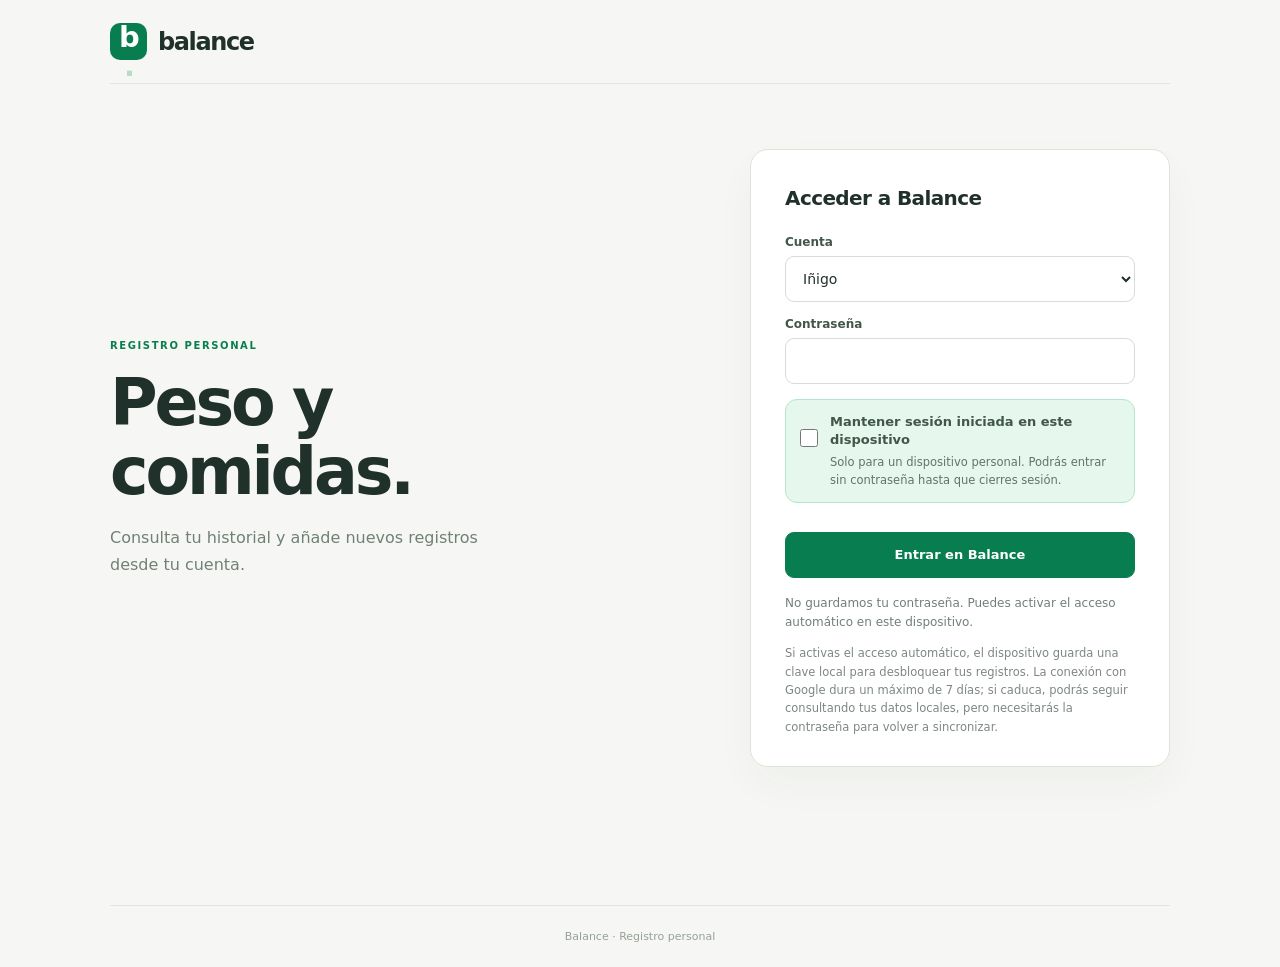
==== commit 031d9263: "Permitir mantener sesión iniciada con clave local y token cifrado" ====
--- a/index.html
+++ b/index.html
@@ -52,9 +52,14 @@
         </select>
         <label for="login-password">Contraseña</label>
         <input id="login-password" type="password" autocomplete="current-password" minlength="14" maxlength="200" required>
+        <label class="remember-login" for="remember-device">
+          <input id="remember-device" type="checkbox">
+          <span><strong>Mantener sesión iniciada en este dispositivo</strong>
+          <small>Solo para un dispositivo personal. Podrás entrar sin contraseña hasta que cierres sesión.</small></span>
+        </label>
         <button id="login-submit" type="submit" class="primary-button">Entrar en Balance</button>
-        <div id="login-status" class="backend-status" role="status" aria-live="polite">Con internet se comprobará tu contraseña. No se guarda en el navegador.</div>
-        <p class="field-hint">También puedes consultar la copia local sin conexión si ya has utilizado esta cuenta en este dispositivo.</p>
+        <div id="login-status" class="backend-status" role="status" aria-live="polite">No guardamos tu contraseña. Puedes activar el acceso automático en este dispositivo.</div>
+        <p class="field-hint">Si activas el acceso automático, el dispositivo guarda una clave local para desbloquear tus registros. La conexión con Google dura un máximo de 7 días; si caduca, podrás seguir consultando tus datos locales, pero necesitarás la contraseña para volver a sincronizar.</p>
       </form>
     </section>
 
@@ -67,8 +72,8 @@
       <section class="view" data-view="peso">
         <div class="page-head">
           <span class="eyebrow">SEGUIMIENTO</span>
-          <h1>Peso</h1>
-          <p>Consulta la evolución y añade nuevos registros.</p>
+          <div class="page-head-line"><h1>Peso</h1><button type="button" class="calendar-launch" id="open-calendar-weight"><span aria-hidden="true">▦</span> Calendario</button></div>
+          <p>Consulta la evolución, tus medidas y los registros por día.</p>
         </div>
         <div class="weight-summary" aria-label="Resumen de peso">
           <div class="weight-summary-item weight-summary-primary">
@@ -83,27 +88,33 @@
           </div>
         </div>
         <div class="health-overview" aria-label="Indicadores de peso">
-          <div class="health-item">
+          <div class="health-item" id="health-bmi">
             <span>IMC</span>
             <strong id="metric-bmi">—</strong>
             <small id="metric-height">Configura la altura en Ajustes</small>
           </div>
-          <div class="health-item">
+          <div class="health-item" id="health-classification">
             <span>Clasificación</span>
             <strong class="health-label" id="metric-bmi-status">—</strong>
             <small id="metric-bmi-note">Orientativa para adultos</small>
           </div>
-          <div class="health-item">
+          <div class="health-item" id="health-change">
             <span>Último cambio</span>
             <strong id="metric-change">—</strong>
             <small>Respecto al pesaje anterior</small>
           </div>
-          <div class="health-item">
+          <div class="health-item" id="health-avg7">
             <span>Media de 7 días</span>
             <strong id="metric-avg7">—</strong>
             <small>Solo días con pesajes</small>
           </div>
         </div>
+        <div id="period-compare" class="period-compare" aria-live="polite"></div>
+        <article id="progress-card" class="panel progress-panel" hidden>
+          <div class="section-title"><h2>Tu progreso</h2><span id="progress-status"></span></div>
+          <div class="progress-track"><div id="progress-fill" class="progress-fill"></div></div>
+          <p id="progress-copy" class="field-hint"></p>
+        </article>
         <div class="content-grid weight-content-grid">
           <article class="panel">
             <h2 id="weight-form-title">Nuevo pesaje</h2>
@@ -133,9 +144,40 @@
               </label>
             </div>
             <div id="weight-chart" class="chart-container"><p class="empty-state">Aquí aparecerá tu gráfica cuando registres pesajes.</p></div>
+            <div class="chart-legend"><span class="legend-actual">Pesajes</span><span class="legend-trend">Tendencia (7 días)</span><span class="legend-target">Objetivo</span></div>
             <div id="chart-point-detail" class="chart-point-detail" role="status" aria-live="polite"></div>
           </article>
         </div>
+        <article class="panel measures-panel">
+          <div class="section-title"><h2>Medidas corporales</h2></div>
+          <p class="field-hint">Registra cintura, cadera, pecho o brazo, solo cuando quieras.</p>
+          <div class="measure-chart-controls">
+            <label for="measure-chart-kind">Evolución de <select id="measure-chart-kind">
+              <option value="waistCm">Cintura</option><option value="hipCm">Cadera</option>
+              <option value="chestCm">Pecho</option><option value="armCm">Brazo</option>
+            </select></label>
+            <span id="measure-chart-change"></span>
+          </div>
+          <div id="measure-chart" class="measure-chart" role="img" aria-label="Evolución de las medidas corporales"></div>
+          <div id="measure-list" class="record-list"></div>
+        </article>
+        <article class="panel measure-editor-holder">
+          <h2 id="measure-form-title">Registrar medidas</h2>
+          <form id="measure-form" class="form-stack">
+            <div class="date-field-header"><label for="measure-date">Fecha</label><button type="button" id="measure-today" class="date-today">Hoy</button></div>
+            <input type="date" id="measure-date" required>
+            <div class="measure-fields">
+              <label>Cintura (cm)<input id="measure-waist" type="number" inputmode="decimal" min="10" max="250" step="0.1" placeholder="Opcional"></label>
+              <label>Cadera (cm)<input id="measure-hip" type="number" inputmode="decimal" min="10" max="250" step="0.1" placeholder="Opcional"></label>
+              <label>Pecho (cm)<input id="measure-chest" type="number" inputmode="decimal" min="10" max="250" step="0.1" placeholder="Opcional"></label>
+              <label>Brazo (cm)<input id="measure-arm" type="number" inputmode="decimal" min="10" max="250" step="0.1" placeholder="Opcional"></label>
+            </div>
+            <label for="measure-notes">Observaciones <span class="optional">(opcional)</span></label>
+            <textarea id="measure-notes" maxlength="400" rows="2" placeholder="Algo que quieras recordar"></textarea>
+            <p id="extras-support-measure" class="field-hint" hidden></p>
+            <button type="submit" id="measure-submit" class="primary-button">Guardar medidas</button>
+          </form>
+        </article>
         <article class="panel record-panel">
           <div class="section-title"><h2>Historial</h2><span id="weight-count">0 registros</span></div>
           <div id="weight-list" class="record-list"></div>
@@ -145,8 +187,8 @@
       <section class="view" data-view="comidas" hidden>
         <div class="page-head">
           <span class="eyebrow">DIARIO</span>
-          <h1>Comidas</h1>
-          <p>Registra tus comidas de forma sencilla, sin contar calorías.</p>
+          <div class="page-head-line"><h1>Comidas</h1><button type="button" class="calendar-launch" id="open-calendar-meal"><span aria-hidden="true">▦</span> Calendario</button></div>
+          <p>Consulta tu diario y organiza las comidas por fecha.</p>
         </div>
         <div class="content-grid meal-content-grid">
           <article class="panel">
@@ -185,6 +227,9 @@
                 </select>
               </label>
             </div>
+            <label for="meal-search" class="meal-search-label"><span class="visually-hidden">Buscar comidas</span>
+              <input type="search" id="meal-search" placeholder="Buscar comidas por nombre o notas…" autocomplete="off" maxlength="120">
+            </label>
             <div id="meal-list" class="record-list"></div>
           </article>
         </div>
@@ -207,6 +252,11 @@
   <span class="settings-link-copy"><strong>Apariencia</strong><small>Colores de la aplicación</small></span>
   <span class="settings-link-arrow" aria-hidden="true">›</span>
 </button>
+          <button type="button" class="settings-link" data-settings-target="visualizacion" aria-label="Indicadores visibles">
+  <span class="settings-link-icon" aria-hidden="true"><svg viewBox="0 0 24 24" fill="none" stroke="currentColor" stroke-width="1.8" stroke-linecap="round" stroke-linejoin="round"><path d="M4 7h16M4 12h16M4 17h16"/><circle cx="9" cy="7" r="2" fill="currentColor"/><circle cx="15" cy="12" r="2" fill="currentColor"/></svg></span>
+  <span class="settings-link-copy"><strong>Indicadores visibles</strong><small>Personaliza el resumen de Peso</small></span>
+  <span class="settings-link-arrow" aria-hidden="true">›</span>
+</button>
           <button type="button" class="settings-link" data-settings-target="personales" aria-label="Datos personales">
   <span class="settings-link-icon" aria-hidden="true"><svg viewBox="0 0 24 24" fill="none" stroke="currentColor" stroke-width="1.8" stroke-linecap="round" stroke-linejoin="round"><circle cx="12" cy="8" r="3.4"/><path d="M5.2 20a6.8 6.8 0 0 1 13.6 0"/></svg></span>
   <span class="settings-link-copy"><strong>Datos personales</strong><small>Altura y fecha de nacimiento</small></span>
@@ -222,6 +272,11 @@
       <section class="settings-category" aria-labelledby="settings-data-title">
         <h2 id="settings-data-title" class="settings-category-title">Datos y privacidad</h2>
         <div class="settings-links">
+          <button type="button" class="settings-link" data-settings-target="recordatorios" aria-label="Recordatorios">
+  <span class="settings-link-icon" aria-hidden="true"><svg viewBox="0 0 24 24" fill="none" stroke="currentColor" stroke-width="1.8" stroke-linecap="round" stroke-linejoin="round"><path d="M18 8a6 6 0 0 0-12 0c0 7-3 7-3 9h18c0-2-3-2-3-9M10 21h4"/></svg></span>
+  <span class="settings-link-copy"><strong>Recordatorios</strong><small>Avisos opcionales dentro de Balance</small></span>
+  <span class="settings-link-arrow" aria-hidden="true">›</span>
+</button>
           <button type="button" class="settings-link" data-settings-target="sincronizacion" aria-label="Sincronización">
   <span class="settings-link-icon" aria-hidden="true"><svg viewBox="0 0 24 24" fill="none" stroke="currentColor" stroke-width="1.8" stroke-linecap="round" stroke-linejoin="round"><path d="M20 7v4h-4"/><path d="M4 17v-4h4"/><path d="M5.8 9a7.5 7.5 0 0 1 12.6-2L20 11"/><path d="M4 13l1.6 4a7.5 7.5 0 0 0 12.6-2"/></svg></span>
   <span class="settings-link-copy"><strong>Sincronización</strong><small>Estado de conexión y guardado</small></span>
@@ -249,6 +304,17 @@
           <p id="theme-choice-status" class="theme-choice-status" role="status" aria-live="polite">Verde seleccionado</p>
           <p class="field-hint">Se guarda para esta cuenta en este dispositivo. No modifica tus registros.</p>
         </article>
+    <article data-settings-panel="visualizacion" hidden class="panel settings-panel">
+      <h2>En la pantalla Peso</h2>
+      <p class="field-hint">Marca los indicadores que quieres consultar. Cada cuenta conserva su configuración en este navegador.</p>
+      <div class="settings-toggles">
+        <label><input type="checkbox" id="show-bmi" checked> Índice de masa corporal (IMC)</label>
+        <label><input type="checkbox" id="show-classification" checked> Clasificación del IMC</label>
+        <label><input type="checkbox" id="show-change" checked> Último cambio de peso</label>
+        <label><input type="checkbox" id="show-average" checked> Media de 7 días</label>
+        <label><input type="checkbox" id="show-progress" checked> Progreso hacia el objetivo</label>
+      </div>
+    </article>
     <article data-settings-panel="personales" hidden class="panel settings-panel">
           <form id="profile-form" class="form-stack">
             <label for="profile-height">Altura (cm)</label>
@@ -268,15 +334,39 @@
             <button type="submit" class="primary-button">Guardar objetivo</button>
           </form>
         </article>
+    <article data-settings-panel="recordatorios" hidden class="panel settings-panel">
+      <h2>Recordatorio de peso</h2>
+      <p class="field-hint">Aparecerá un aviso al abrir Balance después de la hora elegida. No son notificaciones programadas con la aplicación cerrada.</p>
+      <form id="reminder-form" class="form-stack">
+        <label for="reminder-frequency">Frecuencia</label>
+        <select id="reminder-frequency"><option value="off">Desactivado</option><option value="daily">Cada día</option><option value="weekly">Una vez a la semana</option></select>
+        <label for="reminder-weekday">Día de la semana</label>
+        <select id="reminder-weekday"><option value="1">Lunes</option><option value="2">Martes</option><option value="3">Miércoles</option><option value="4">Jueves</option><option value="5">Viernes</option><option value="6">Sábado</option><option value="0">Domingo</option></select>
+        <label for="reminder-time">Hora</label>
+        <input id="reminder-time" type="time" value="09:00">
+        <button type="submit" class="primary-button">Guardar recordatorio</button>
+        <p id="reminder-status" class="field-hint"></p>
+      </form>
+    </article>
     <article data-settings-panel="sincronizacion" hidden class="panel settings-panel">
           <p id="sync-last-confirmed" class="last-confirmed">Aún no se ha confirmado una sincronización en este dispositivo.</p>
           <div id="sync-status" class="backend-status" role="status" aria-live="polite">Se comprobará al iniciar sesión.</div>
+          <p id="sync-pending-count" class="field-hint">0 cambios pendientes.</p>
+          <div id="sync-conflicts" class="sync-conflicts"></div>
           <p class="field-hint">Los cambios se guardan primero en el dispositivo. Los pendientes se envían al volver a iniciar sesión con conexión.</p>
         </article>
     <article data-settings-panel="exportacion" hidden class="panel settings-panel">
           <p class="muted">Puedes guardar una copia de tus registros. El archivo exportado no está cifrado.</p>
-          <button id="export-data" class="secondary-button" type="button">Exportar mis registros (JSON)</button>
+          <div class="export-actions"><button id="export-data" class="secondary-button" type="button">Exportar JSON</button><button id="export-csv" class="secondary-button" type="button">Exportar CSV</button></div>
           <p class="field-hint">Contiene los registros de esta cuenta. Guárdalo en un lugar privado.</p>
+          <div class="import-section">
+            <h2>Importar copia JSON</h2>
+            <p class="field-hint">Se comprueba la cuenta y cada registro. Solo se incorporan identificadores que no existan ya; los actuales no se sobrescriben.</p>
+            <label for="import-file" class="field-hint">Selecciona una copia de Balance</label>
+            <input id="import-file" type="file" accept=".json,application/json">
+            <div id="import-preview" class="import-preview" role="status" aria-live="polite"></div>
+            <button type="button" class="secondary-button" id="import-confirm" disabled>Importar registros comprobados</button>
+          </div>
         </article>
   </div>
 </section>
@@ -306,6 +396,16 @@
             <span><strong>Registrar comida</strong><small>Guardar una comida de hoy u otro día</small></span>
             <span aria-hidden="true" class="composer-choice-chevron">›</span>
           </button>
+          <button type="button" class="composer-choice" id="composer-select-measure">
+            <span class="composer-choice-icon" aria-hidden="true">
+              <svg width="25" height="25" viewBox="0 0 24 24" fill="none" stroke="currentColor" stroke-width="1.7" stroke-linecap="round" stroke-linejoin="round">
+                <path d="M5 5h14v14H5z" rx="2"/>
+                <path d="M9 5v4M13 5v3M17 5v4M5 12h4M5 16h3"/>
+              </svg>
+            </span>
+            <span><strong>Registrar medidas</strong><small>Cintura, cadera, pecho y brazo</small></span>
+            <span aria-hidden="true" class="composer-choice-chevron">›</span>
+          </button>
         </div>
         <div id="composer-weight-slot" hidden></div>
         <div id="composer-meal-slot" hidden>
@@ -314,7 +414,34 @@
             <div id="meal-suggestions-list" class="meal-suggestions-list"></div>
           </div>
         </div>
-      </div>
+        <div id="composer-measure-slot" hidden></div>
+      </div>
+    </section>
+  </div>
+  <div class="calendar-overlay" id="calendar-overlay" hidden>
+    <div class="calendar-backdrop" id="calendar-backdrop"></div>
+    <section class="calendar-dialog" id="calendar-dialog" role="dialog" aria-modal="true" aria-labelledby="calendar-title" tabindex="-1">
+      <div class="calendar-top"><div><span class="eyebrow">TU DIARIO</span><h2 id="calendar-title">Calendario</h2></div><button type="button" class="composer-close" id="calendar-close" aria-label="Cerrar">×</button></div>
+      <div class="calendar-nav"><button type="button" id="calendar-prev" aria-label="Mes anterior">‹</button><strong id="calendar-month"></strong><button type="button" id="calendar-next" aria-label="Mes siguiente">›</button></div>
+      <div id="calendar-grid" class="calendar-grid" role="group" aria-label="Días del mes"></div>
+      <div class="calendar-monthly">
+        <h3>Resumen del mes</h3><div id="calendar-monthly-stats" class="calendar-stats"></div>
+      </div>
+      <section class="calendar-day-details" aria-labelledby="calendar-day-title">
+        <h3 id="calendar-day-title">Registros del día</h3>
+        <div id="calendar-day-records"></div>
+        <div class="calendar-quick-actions" aria-label="Añadir registro en esta fecha">
+          <button type="button" id="calendar-add-weight">+ Peso</button>
+          <button type="button" id="calendar-add-meal">+ Comida</button>
+          <button type="button" id="calendar-add-measure">+ Medidas</button>
+        </div>
+        <form id="daily-note-form" class="form-stack">
+          <label for="daily-note-text">Nota del día <span class="optional">(opcional)</span></label>
+          <textarea id="daily-note-text" rows="3" maxlength="1000" placeholder="¿Qué quieres recordar de este día?"></textarea>
+          <p id="extras-support-note" class="field-hint" hidden></p>
+          <button type="submit" class="secondary-button" id="daily-note-save">Guardar nota del día</button>
+        </form>
+      </section>
     </section>
   </div>
   <div id="toast" class="toast" role="status" aria-live="polite" hidden></div>
--- a/styles.css
+++ b/styles.css
@@ -750,3 +750,270 @@
   .settings-link-copy small{font-size:11.5px}
   .settings-link-arrow{font-size:24px}
 }
+
+
+/* Diario por fechas, seguimiento mensual y medidas. */
+.page-head-line{
+  display:flex;justify-content:space-between;align-items:center;
+  gap:16px;min-width:0;margin:0 0 9px
+}
+.page-head-line h1{margin:0}
+.calendar-launch{
+  display:inline-flex;align-items:center;justify-content:center;gap:9px;flex:none;
+  padding:10px 13px;border:1px solid var(--balance-accent-border);
+  border-radius:10px;background:#fff;color:var(--balance-accent);
+  font-size:13px;font-weight:720;
+}
+.calendar-launch:hover{background:var(--balance-accent-soft)}
+.calendar-launch span{font-size:20px;line-height:1}
+.progress-panel{margin-bottom:17px}
+.progress-panel .section-title{align-items:center}
+.progress-panel .section-title h2{margin:0}
+.progress-panel .section-title span{color:var(--balance-accent);font-weight:780}
+.progress-track{
+  width:100%;height:9px;border-radius:8px;
+  background:var(--balance-accent-soft);overflow:hidden;margin:18px 0 8px
+}
+.progress-fill{height:100%;width:0%;background:var(--balance-accent);border-radius:8px;transition:width .25s ease}
+.progress-panel .field-hint{margin:7px 0 0!important;line-height:1.6}
+.chart-legend{
+  display:flex;flex-wrap:wrap;gap:8px 18px;
+  font-size:11px;color:#77877d;align-items:center;margin:6px 0 0
+}
+.chart-legend span{display:inline-flex;align-items:center;gap:7px}
+.chart-legend span:before{
+  content:"";display:inline-block;width:17px;height:3px;border-radius:3px;
+}
+.legend-actual:before{background:var(--balance-accent);opacity:.43}
+.legend-trend:before{background:var(--balance-accent-hover)}
+.legend-target:before{
+  background:repeating-linear-gradient(90deg,#b29465 0 5px,transparent 5px 8px)
+}
+.measures-panel{margin-bottom:16px}
+.measures-panel .section-title{align-items:center;gap:15px}
+.measures-panel .section-title h2{margin:0}
+.measures-panel .field-hint{margin:5px 0 12px!important}
+.measure-launch{
+  min-height:38px;font-size:12px!important;white-space:nowrap;
+  padding:7px 12px!important;margin:0!important
+}
+.measure-fields{display:grid;grid-template-columns:repeat(2,minmax(0,1fr));gap:12px}
+.measure-fields label{display:flex;flex-direction:column;gap:7px;font-size:12px;color:#53685b}
+.measure-fields input{width:100%;min-width:0}
+.favorite-action{
+  font-size:20px!important;line-height:1!important;min-width:34px;
+  color:var(--balance-accent)!important
+}
+.favorite-action[aria-pressed="true"]{color:var(--balance-accent)!important}
+.export-actions{display:flex;flex-wrap:wrap;gap:10px}
+.export-actions button{margin:0!important}
+/* El calendario es un panel independiente; no añade pestañas. */
+body.calendar-open{overflow:hidden}
+.calendar-overlay{
+  position:fixed;inset:0;z-index:110;
+  display:flex;align-items:center;justify-content:center;
+  padding:25px 16px;
+}
+.calendar-backdrop{position:absolute;inset:0;background:rgba(23,38,30,.44)}
+.calendar-dialog{
+  position:relative;z-index:1;width:min(100%,650px);max-height:90dvh;
+  overflow-y:auto;overscroll-behavior:contain;
+  background:#fff;border:1px solid #e1e7df;
+  border-radius:19px;box-shadow:0 18px 48px rgba(19,44,27,.19);
+  padding:23px 27px 28px;
+}
+.calendar-top{display:flex;align-items:center;justify-content:space-between;gap:12px}
+.calendar-top .eyebrow{font-size:10px;margin-bottom:6px}
+.calendar-top h2{font-size:23px;margin:0;line-height:1.3}
+.calendar-nav{
+  display:flex;align-items:center;justify-content:space-between;gap:18px;
+  padding:16px 0 12px
+}
+.calendar-nav strong{font-size:15px;font-weight:730;text-align:center}
+.calendar-nav button{
+  display:grid;place-items:center;flex:none;width:35px;height:35px;
+  background:#fff;border:1px solid #e1e8df;border-radius:9px;
+  font-size:24px;color:var(--balance-accent)
+}
+.calendar-nav button:hover{background:var(--balance-accent-soft)}
+.calendar-grid{display:grid;grid-template-columns:repeat(7,minmax(0,1fr));gap:5px}
+.calendar-weekday{
+  font-size:11px;text-align:center;color:#788b7d;
+  padding:8px 0;font-weight:720
+}
+.calendar-day,.calendar-empty{min-width:0;min-height:52px}
+.calendar-day{
+  display:flex;flex-direction:column;align-items:center;justify-content:center;
+  gap:5px;border:1px solid transparent;border-radius:10px;
+  background:#f7f9f6;color:#354b3d;font-size:13px;font-weight:630;
+}
+.calendar-day:hover{background:var(--balance-accent-soft)}
+.calendar-day.is-today{border-color:var(--balance-accent-border)}
+.calendar-day.selected{background:var(--balance-accent);color:#fff}
+.calendar-dots{display:flex;gap:3px;justify-content:center;align-items:center;min-height:5px}
+.calendar-dots i{display:inline-block;width:5px;height:5px;border-radius:50%;background:#82988a}
+.calendar-dots i.weight{background:var(--balance-accent)}
+.calendar-dots i.meal{background:#df9d50}
+.calendar-dots i.measure{background:#8563b8}
+.calendar-dots i.day_note{background:#b78992}
+.calendar-day.selected .calendar-dots i{background:#fff}
+.calendar-monthly{margin-top:21px;border-top:1px solid #e8eee8;padding-top:16px}
+.calendar-monthly h3,.calendar-day-details h3{
+  font-size:14px;color:#354b3f;margin:0 0 12px;font-weight:730
+}
+.calendar-stats{display:grid;grid-template-columns:repeat(3,minmax(0,1fr));gap:8px}
+.calendar-stat{
+  display:flex;flex-direction:column;gap:7px;min-height:68px;
+  padding:11px 12px;border:1px solid #e5eae3;border-radius:10px;
+  background:#f8faf7
+}
+.calendar-stat span{font-size:10px;color:#728378;line-height:1.35}
+.calendar-stat strong{font-size:15px;color:#294c38;line-height:1.25;font-weight:730}
+.calendar-day-details{margin-top:20px;border-top:1px solid #e8eee8;padding-top:16px}
+.calendar-day-record{
+  padding:10px 12px;border-radius:9px;border:1px solid #e5eae3;
+  background:#fbfcfa;font-size:12px;color:#455a49;margin-bottom:6px;
+  line-height:1.5;overflow-wrap:anywhere
+}
+.calendar-day-details .empty-state{text-align:left;padding:8px 0}
+#daily-note-form{margin-top:14px}
+#daily-note-form label{margin-bottom:0}
+#daily-note-save{margin-top:9px;align-self:flex-start}
+#extras-support-measure,#extras-support-note{
+  color:#93602c!important;font-size:11px!important;line-height:1.55
+}
+@media(max-width:710px){
+  .page-head-line{gap:9px}
+  .calendar-launch{font-size:12px;padding:9px 10px;gap:6px}
+  .calendar-dialog{
+    align-self:flex-end;border-radius:21px 21px 0 0;
+    width:100%;max-height:92dvh;padding:20px 18px calc(26px + env(safe-area-inset-bottom,0px))
+  }
+  .calendar-overlay{padding:0}
+  .calendar-grid{gap:3px}
+  .calendar-day,.calendar-empty{min-height:44px}
+  .calendar-stats{grid-template-columns:repeat(2,minmax(0,1fr))}
+  .calendar-stat{min-height:61px}
+  .measure-launch{font-size:11px!important;padding:8px 9px!important}
+  .measures-panel .section-title{flex-wrap:wrap}
+  .measure-fields{gap:10px}
+}
+@media(max-width:370px){
+  .calendar-day,.calendar-empty{min-height:41px}
+  .calendar-dialog{padding-left:13px;padding-right:13px}
+}
+
+/* Evitar que el botón Calendario desborde en pantallas estrechas. */
+@media(max-width:420px){
+  .page-head-line{flex-wrap:wrap;align-items:flex-start;row-gap:7px}
+  .page-head-line h1{width:100%}
+  .calendar-launch{min-height:37px}
+}
+
+
+/* Balance: búsqueda, medidas, acciones en calendario y ajustes avanzados. */
+.meal-search-label{display:block;margin:12px 0 9px}
+.meal-search-label input{
+  width:100%;max-width:none;min-height:44px;
+  padding:10px 13px;border:1px solid #dce5dc;border-radius:10px;
+  background:#fff;font-size:13px;color:#34473d
+}
+.meal-search-label input:focus{border-color:var(--balance-accent)}
+.measure-chart-controls{
+  display:flex;justify-content:space-between;align-items:center;
+  flex-wrap:wrap;gap:8px;margin:16px 0 8px
+}
+.measure-chart-controls label{font-size:12px;font-weight:670;color:#5f7365}
+.measure-chart-controls select{
+  margin-left:4px;border:1px solid #dce5dc;border-radius:9px;
+  background:white;min-height:37px;padding:6px 28px 6px 9px;
+  font-size:12px;color:var(--balance-accent)
+}
+#measure-chart-change{font-size:12px;color:var(--balance-accent);font-weight:650}
+.measure-chart{min-height:215px}
+.measure-chart svg{display:block;width:100%;height:auto;max-height:265px}
+.measure-chart .empty-state{padding:36px 5px;text-align:center}
+.period-compare{
+  margin:5px 0 16px;padding:12px 15px;
+  background:var(--balance-accent-soft);border:1px solid var(--balance-accent-border);
+  border-radius:12px;color:var(--balance-accent);font-size:12px;line-height:1.5
+}
+.calendar-day-record{
+  display:flex;align-items:center;gap:12px;justify-content:space-between
+}
+.calendar-day-text{min-width:0;flex:1;overflow-wrap:anywhere}
+.calendar-record-actions{display:flex;flex:none;gap:8px}
+.calendar-record-actions button,.calendar-quick-actions button{
+  border:1px solid var(--balance-accent-border);border-radius:8px;
+  background:white;color:var(--balance-accent);
+  padding:7px 10px;font-size:11px;font-weight:670
+}
+.calendar-record-actions button:hover,.calendar-quick-actions button:hover{
+  background:var(--balance-accent-soft)
+}
+.calendar-quick-actions{
+  display:flex;flex-wrap:wrap;gap:7px;
+  margin:13px 0 16px
+}
+.calendar-quick-actions button{font-size:12px;padding:9px 12px}
+.settings-toggles{display:flex;flex-direction:column;gap:13px;margin-top:20px}
+.settings-toggles label{
+  display:flex;align-items:center;gap:10px;
+  color:#405448;font-size:13px;line-height:1.45;cursor:pointer
+}
+.settings-toggles input{width:18px;height:18px;accent-color:var(--balance-accent)}
+.import-section{margin-top:24px;padding-top:21px;border-top:1px solid #e4eae3}
+.import-section h2{font-size:16px}
+.import-section input[type=file]{max-width:100%;font-size:12px;margin:9px 0}
+.import-preview{
+  padding:9px 0;font-size:12px;line-height:1.55;
+  color:#536e5c;overflow-wrap:anywhere
+}
+#import-confirm:disabled{opacity:.45;cursor:default}
+.sync-conflicts{display:flex;flex-direction:column;gap:13px;margin:14px 0}
+.sync-conflict{
+  border:1px solid #e6bca7;border-radius:12px;
+  background:#fff8f2;padding:15px
+}
+.sync-conflict strong{font-size:13px;color:#704b34}
+.sync-conflict p{font-size:12px;color:#8a644e;line-height:1.5}
+.sync-conflict-actions{display:flex;flex-wrap:wrap;gap:9px;margin-top:10px}
+.sync-conflict-actions button{font-size:11px!important;padding:8px 10px!important}
+@media(max-width:710px){
+  .calendar-day-record{flex-wrap:wrap}
+  .calendar-record-actions{width:100%;justify-content:flex-end}
+  .measure-chart{min-height:180px}
+  .measure-chart svg{max-height:220px}
+  .period-compare{font-size:11px}
+}
+
+
+/* Acceso voluntario y persistente: clave local del navegador, no contraseña. */
+.remember-login{
+  display:flex;
+  align-items:flex-start;
+  gap:12px;
+  margin:4px 0 7px;
+  padding:13px 14px;
+  border:1px solid var(--balance-accent-border);
+  background:var(--balance-accent-soft);
+  border-radius:12px;
+  color:#33473d;
+  cursor:pointer;
+}
+.remember-login input{
+  flex:none;
+  margin:2px 0 0;
+  width:18px;
+  height:18px;
+  accent-color:var(--balance-accent);
+  cursor:pointer;
+}
+.remember-login span{display:flex;flex-direction:column;gap:5px;min-width:0}
+.remember-login strong{font-size:13px;font-weight:740;line-height:1.4}
+.remember-login small{
+  color:#617469;
+  font-size:11.5px;
+  font-weight:450;
+  line-height:1.5;
+}
